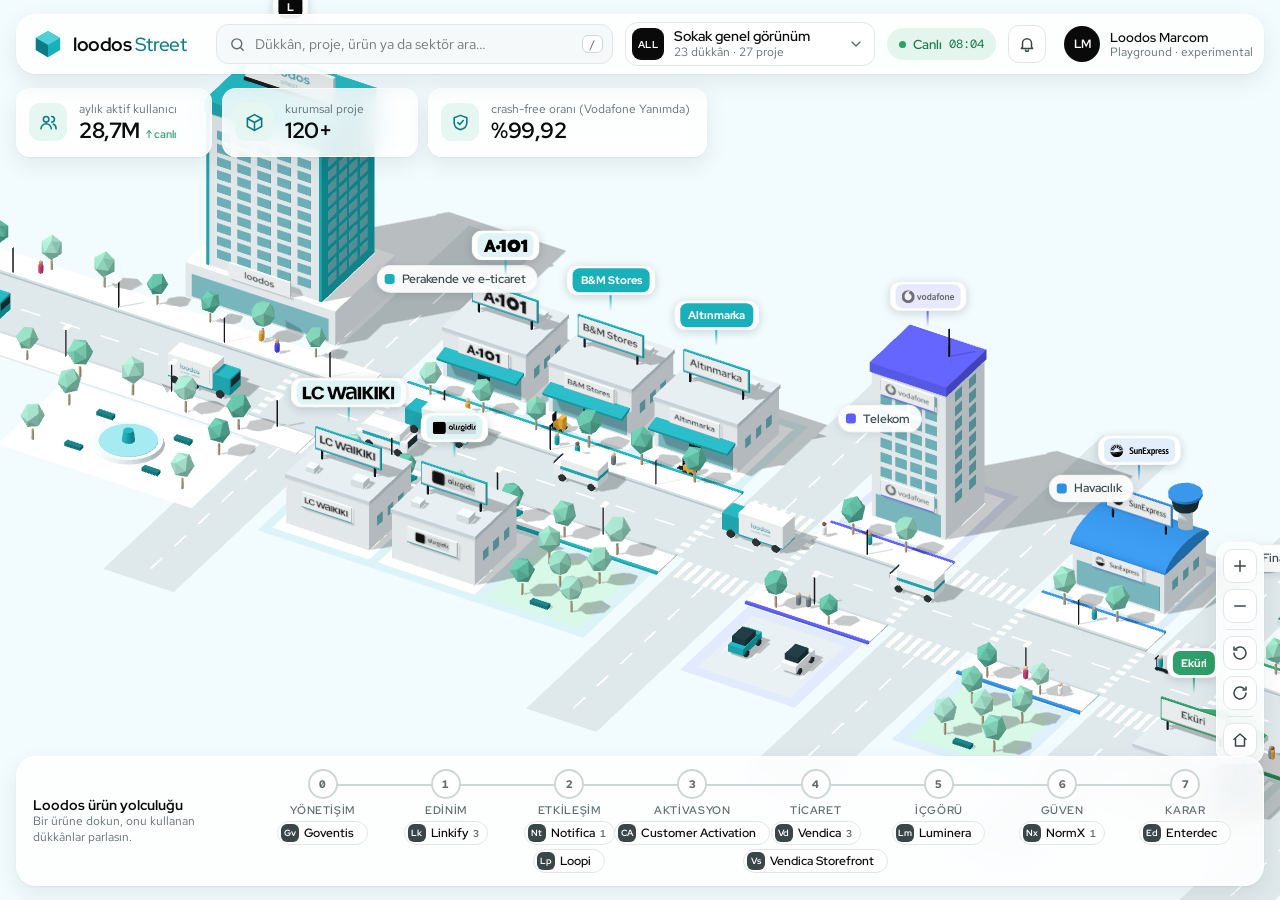
==== index.html @ 8766aa20 "feat: Loodos Street etkileşimli müşteri sokağı İzometrik 3D sokakta 23 müşteri dükkânı, 27 proje pan" ====
<!doctype html>
<html lang="tr">
<head>
  <meta charset="utf-8">
  <meta name="viewport" content="width=device-width, initial-scale=1">
  <title>Loodos Street</title>
  <meta name="description" content="Loodos'un müşteri projelerini izometrik bir sokakta gezdiren etkileşimli harita.">
  <link rel="preconnect" href="https://fonts.googleapis.com">
  <link rel="preconnect" href="https://fonts.gstatic.com" crossorigin>
  <link href="https://fonts.googleapis.com/css2?family=Red+Hat+Display:wght@400;500;600;700;800&family=Red+Hat+Text:wght@400;500;600&family=Red+Hat+Mono:wght@400;500&display=swap" rel="stylesheet">
  <link rel="stylesheet" href="css/style.css">
  <script type="importmap">
    {
      "imports": {
        "three": "./vendor/three/three.module.js",
        "three/addons/": "./vendor/three/addons/"
      }
    }
  </script>
</head>
<body>
  <div id="app" class="app">
    <div id="stage" class="stage" aria-label="Loodos Street 3D sokak haritası"></div>

    <header class="topbar">
      <a class="brand" href="#" data-action="home" aria-label="Loodos Street, genel görünüm">
        <span class="brand-mark" aria-hidden="true">
          <svg viewBox="0 0 32 32"><path d="M16 2 29 9.5v13L16 30 3 22.5v-13z" fill="var(--teal)"/><path d="M16 2 29 9.5 16 17 3 9.5z" fill="#4fd0d8"/><path d="M16 17v13L3 22.5v-13z" fill="var(--teal-ink)"/></svg>
        </span>
        <span class="brand-name">loodos<b>Street</b></span>
      </a>

      <div class="search" role="search">
        <svg class="ico" viewBox="0 0 24 24" aria-hidden="true"><circle cx="11" cy="11" r="7"/><path d="m20 20-3.5-3.5"/></svg>
        <input id="q" type="search" placeholder="Dükkân, proje, ürün ya da sektör ara…" autocomplete="off" aria-label="Ara">
        <kbd>/</kbd>
        <div id="results" class="results" role="listbox" hidden></div>
      </div>

      <div class="district">
        <button id="districtBtn" class="district-btn" aria-haspopup="listbox" aria-expanded="false">
          <span id="districtChip" class="chip-sq">ALL</span>
          <span class="district-txt"><b id="districtName">Sokak genel görünüm</b><small id="districtSub"></small></span>
          <svg class="caret" viewBox="0 0 24 24" aria-hidden="true"><path d="m6 9 6 6 6-6"/></svg>
        </button>
        <div id="districtMenu" class="menu district-menu" role="listbox" hidden></div>
      </div>

      <div class="live" title="Sokaktaki araçlar canlı simüle ediliyor"><i></i>Canlı <time id="clock">--:--</time></div>

      <div class="bell-wrap">
        <button id="bell" class="icon-btn" aria-label="Canlı akış" aria-haspopup="true" aria-expanded="false">
          <svg viewBox="0 0 24 24" aria-hidden="true"><path d="M6 16V11a6 6 0 1 1 12 0v5l1.5 2h-15z"/><path d="M10 20a2 2 0 0 0 4 0"/></svg>
          <span id="bellDot" class="dot" hidden></span>
        </button>
        <div id="feed" class="menu feed" hidden></div>
      </div>

      <div class="me">
        <span class="avatar" aria-hidden="true">LM</span>
        <span class="me-txt"><b>Loodos Marcom</b><small>Playground · experimental</small></span>
      </div>
    </header>

    <section id="kpis" class="kpis" aria-live="polite"></section>

    <aside id="panel" class="panel" hidden aria-live="polite"></aside>

    <div class="mapctl" role="toolbar" aria-label="Harita kontrolleri">
      <button class="icon-btn" data-action="zoom-in" aria-label="Yakınlaştır"><svg viewBox="0 0 24 24"><path d="M12 5v14M5 12h14"/></svg></button>
      <button class="icon-btn" data-action="zoom-out" aria-label="Uzaklaştır"><svg viewBox="0 0 24 24"><path d="M5 12h14"/></svg></button>
      <span class="sep"></span>
      <button class="icon-btn" data-action="rotate-l" aria-label="Sola döndür"><svg viewBox="0 0 24 24"><path d="M4 12a8 8 0 1 0 2.4-5.7"/><path d="M4 4v4h4"/></svg></button>
      <button class="icon-btn" data-action="rotate-r" aria-label="Sağa döndür"><svg viewBox="0 0 24 24"><path d="M20 12a8 8 0 1 1-2.4-5.7"/><path d="M20 4v4h-4"/></svg></button>
      <span class="sep"></span>
      <button class="icon-btn" data-action="home" aria-label="Genel görünüm"><svg viewBox="0 0 24 24"><path d="m4 11 8-7 8 7"/><path d="M6 10v10h12V10"/></svg></button>
    </div>

    <footer class="journey">
      <div class="journey-head">
        <b>Loodos ürün yolculuğu</b>
        <small id="journeySub">Bir ürüne dokun, onu kullanan dükkânlar parlasın.</small>
      </div>
      <ol id="journey" class="journey-track"></ol>
    </footer>

    <p class="hint">Sürükle: kaydır · Sağ tık: döndür · Tekerlek: yakınlaştır · Dükkâna ya da araca tıkla</p>

    <div id="loader" class="loader"><span class="brand-mark spin" aria-hidden="true"><svg viewBox="0 0 32 32"><path d="M16 2 29 9.5v13L16 30 3 22.5v-13z" fill="var(--teal)"/><path d="M16 2 29 9.5 16 17 3 9.5z" fill="#4fd0d8"/><path d="M16 17v13L3 22.5v-13z" fill="var(--teal-ink)"/></svg></span><span>Sokak kuruluyor…</span></div>
  </div>

  <script src="js/data.js"></script>
  <script type="module" src="js/main.js"></script>
</body>
</html>
---- css/style.css ----
/* Loodos Street: renkler loodos.com (teal #1AB0BA, ink #0A0A0A, Red Hat ailesi) ve playground katalog token'larından. */
:root {
  --bg: #eef3f4;
  --surface: #ffffff;
  --glass: rgba(255, 255, 255, .86);
  --ink: #0a0a0a;
  --ink-2: #3a4648;
  --muted: #5f6b6e;
  --line: #e2e6e6;
  --line-2: #cfd6d6;
  --teal: #1ab0ba;
  --teal-ink: #0b7c83;
  --mint: #c4ebe1;
  --mint-2: #e6f6f1;
  --violet: #5446fc;
  --violet-tint: #eeedff;
  --amber: #a35f00;
  --amber-tint: #fff3df;
  --ok: #2e9e6a;
  --ok-tint: #e3f5ec;
  --f-display: "Red Hat Display", "Segoe UI", Helvetica, sans-serif;
  --f-body: "Red Hat Text", "Segoe UI", Helvetica, sans-serif;
  --f-mono: "Red Hat Mono", ui-monospace, Menlo, monospace;
  --r-s: 8px;
  --r-m: 14px;
  --r-l: 20px;
  --shadow: 0 1px 2px rgba(16, 40, 44, .06), 0 8px 24px rgba(16, 40, 44, .08);
  --shadow-lg: 0 2px 6px rgba(16, 40, 44, .06), 0 18px 48px rgba(16, 40, 44, .14);
  --gutter: 16px;
}

* { box-sizing: border-box; }
[hidden] { display: none !important; }
html, body { height: 100%; margin: 0; }
body {
  background: var(--bg);
  color: var(--ink);
  font: 14px/1.45 var(--f-body);
  -webkit-font-smoothing: antialiased;
  overflow: hidden;
}
button { font: inherit; color: inherit; cursor: pointer; }
svg { display: block; }
.ico, .icon-btn svg, .caret { fill: none; stroke: currentColor; stroke-width: 2; stroke-linecap: round; stroke-linejoin: round; }

.app { position: fixed; inset: 0; }
.stage { position: absolute; inset: 0; z-index: 0; }
.stage canvas { display: block; outline: none; }
.stage.grabbing { cursor: grabbing; }
.stage.pointing canvas { cursor: pointer; }

/* ---------- Üst bar ---------- */
.topbar {
  position: absolute; top: 14px; left: var(--gutter); right: var(--gutter); z-index: 20;
  display: flex; align-items: center; gap: 12px;
  height: 60px; padding: 0 10px 0 16px;
  background: var(--glass); backdrop-filter: blur(14px) saturate(1.4); -webkit-backdrop-filter: blur(14px) saturate(1.4);
  border: 1px solid rgba(255, 255, 255, .9); border-radius: var(--r-l); box-shadow: var(--shadow);
}
.brand { display: flex; align-items: center; gap: 10px; color: var(--ink); text-decoration: none; flex: none; }
.brand-mark { width: 30px; height: 30px; display: inline-block; }
.brand-mark svg { width: 100%; height: 100%; }
.brand-name { font: 700 19px/1 var(--f-display); letter-spacing: -.02em; }
.brand-name b { font-weight: 500; color: var(--teal-ink); margin-left: 3px; }

.search { position: relative; flex: 1 1 320px; max-width: 460px; margin-left: 18px; display: flex; align-items: center; }
.search .ico { position: absolute; left: 13px; width: 17px; height: 17px; color: var(--muted); pointer-events: none; }
.search input {
  width: 100%; height: 40px; padding: 0 40px 0 38px;
  border: 1px solid var(--line); border-radius: 12px; background: #f6f9f9;
  font: 14px var(--f-body); color: var(--ink); outline: none; transition: border-color .15s, background .15s, box-shadow .15s;
}
.search input:focus { border-color: var(--teal); background: #fff; box-shadow: 0 0 0 4px rgba(26, 176, 186, .14); }
.search input::-webkit-search-cancel-button { display: none; }
.search kbd {
  position: absolute; right: 10px; font: 500 11px var(--f-mono); color: var(--muted);
  border: 1px solid var(--line-2); border-radius: 6px; padding: 1px 6px; background: #fff;
}
.results {
  position: absolute; top: 48px; left: 0; right: 0; max-height: 60vh; overflow: auto; padding: 6px;
  background: var(--surface); border: 1px solid var(--line); border-radius: var(--r-m); box-shadow: var(--shadow-lg);
}
.results .grp { font: 600 11px var(--f-display); letter-spacing: .06em; text-transform: uppercase; color: var(--muted); padding: 8px 10px 4px; }
.results button {
  display: flex; align-items: center; gap: 10px; width: 100%; padding: 8px 10px; border: 0; background: none; border-radius: 10px; text-align: left;
}
.results button:hover, .results button.on { background: var(--mint-2); }
.results small { color: var(--muted); display: block; font-size: 12px; }
.results .empty { padding: 14px 10px; color: var(--muted); }

.district { position: relative; margin-left: auto; }
.district-btn {
  display: flex; align-items: center; gap: 10px; height: 44px; padding: 0 10px 0 6px; min-width: 250px;
  border: 1px solid var(--line); border-radius: 12px; background: #fff; text-align: left;
}
.district-btn:hover { border-color: var(--line-2); }
.chip-sq {
  width: 32px; height: 32px; border-radius: 9px; display: grid; place-items: center; flex: none;
  background: var(--c, var(--ink)); color: #fff; font: 700 10px var(--f-display); letter-spacing: .02em;
}
.district-txt { display: flex; flex-direction: column; min-width: 0; flex: 1; }
.district-txt b { font: 600 13.5px/1.2 var(--f-display); white-space: nowrap; overflow: hidden; text-overflow: ellipsis; }
.district-txt small { color: var(--muted); font-size: 11.5px; }
.caret { width: 16px; height: 16px; color: var(--muted); }

.menu {
  position: absolute; top: 52px; right: 0; z-index: 30; padding: 6px;
  background: var(--surface); border: 1px solid var(--line); border-radius: var(--r-m); box-shadow: var(--shadow-lg);
}
.district-menu { width: 340px; max-height: 70vh; overflow: auto; }
.district-menu button {
  display: grid; grid-template-columns: 32px 1fr auto; gap: 4px 12px; align-items: center;
  width: 100%; padding: 8px; border: 0; background: none; border-radius: 10px; text-align: left;
}
.district-menu button:hover, .district-menu button.on { background: #f3f7f7; }
.district-menu .chip-sq { grid-row: span 2; }
.district-menu b { font: 600 13.5px var(--f-display); }
.district-menu small { color: var(--muted); font-size: 11.5px; grid-column: 2; }
.district-menu .pct { font: 600 12px var(--f-display); color: var(--ink-2); }
.bar { height: 4px; border-radius: 4px; background: var(--line); overflow: hidden; grid-column: 2 / 4; }
.bar i { display: block; height: 100%; background: var(--c, var(--teal)); border-radius: inherit; }

.live {
  display: flex; align-items: center; gap: 7px; height: 32px; padding: 0 12px; border-radius: 99px; flex: none;
  background: var(--ok-tint); color: #1d7a50; font: 600 12.5px var(--f-display);
}
.live i { width: 7px; height: 7px; border-radius: 50%; background: var(--ok); box-shadow: 0 0 0 0 rgba(46, 158, 106, .5); animation: ping 1.8s infinite; }
.live time { font: 500 12px var(--f-mono); }
@keyframes ping { 70% { box-shadow: 0 0 0 7px rgba(46, 158, 106, 0); } 100% { box-shadow: 0 0 0 0 rgba(46, 158, 106, 0); } }

.icon-btn {
  position: relative; width: 38px; height: 38px; display: grid; place-items: center; flex: none;
  border: 1px solid var(--line); border-radius: 11px; background: #fff; color: var(--ink-2);
  transition: background .15s, color .15s, border-color .15s;
}
.icon-btn:hover { color: var(--teal-ink); border-color: var(--line-2); }
.icon-btn svg { width: 18px; height: 18px; }
.icon-btn .dot { position: absolute; top: 7px; right: 8px; width: 8px; height: 8px; border-radius: 50%; background: #e5484d; border: 2px solid #fff; }
.bell-wrap { position: relative; }
.feed { width: 340px; max-height: 60vh; overflow: auto; }
.feed h4 { margin: 6px 8px 8px; font: 600 13px var(--f-display); }
.feed button { display: flex; gap: 10px; width: 100%; padding: 8px; border: 0; background: none; border-radius: 10px; text-align: left; }
.feed button:hover { background: #f3f7f7; }
.feed .ev-ico { width: 30px; height: 30px; border-radius: 9px; background: var(--mint-2); color: var(--teal-ink); display: grid; place-items: center; flex: none; font: 700 10px var(--f-display); }
.feed small { display: block; color: var(--muted); font-size: 11.5px; }
.feed .empty { padding: 10px 8px 12px; color: var(--muted); }

.me { display: flex; align-items: center; gap: 10px; padding-left: 6px; flex: none; }
.avatar { width: 36px; height: 36px; border-radius: 50%; display: grid; place-items: center; background: var(--ink); color: #fff; font: 700 12px var(--f-display); }
.me-txt { display: flex; flex-direction: column; line-height: 1.2; }
.me-txt b { font: 600 13px var(--f-display); }
.me-txt small { color: var(--muted); font-size: 11.5px; }

/* ---------- KPI kartları ---------- */
.kpis { position: absolute; top: 88px; left: var(--gutter); z-index: 10; display: flex; gap: 10px; pointer-events: none; }
.kpi {
  pointer-events: auto; min-width: 196px; display: flex; gap: 12px; align-items: center; padding: 12px 16px 12px 12px;
  background: var(--glass); backdrop-filter: blur(12px); -webkit-backdrop-filter: blur(12px);
  border: 1px solid rgba(255, 255, 255, .9); border-radius: var(--r-m); box-shadow: var(--shadow);
  animation: rise .35s ease both;
}
.kpi:nth-child(2) { animation-delay: .05s; }
.kpi:nth-child(3) { animation-delay: .1s; }
.kpi-ico { width: 38px; height: 38px; border-radius: 11px; display: grid; place-items: center; background: var(--mint-2); color: var(--teal-ink); flex: none; }
.kpi-ico svg { width: 19px; height: 19px; fill: none; stroke: currentColor; stroke-width: 2; stroke-linecap: round; stroke-linejoin: round; }
.kpi small { display: block; color: var(--muted); font-size: 12px; }
.kpi b { font: 700 22px/1.15 var(--f-display); letter-spacing: -.02em; }
.kpi em { font-style: normal; font: 600 11px var(--f-display); color: var(--ok); margin-left: 6px; }
@keyframes rise { from { opacity: 0; transform: translateY(6px); } to { opacity: 1; transform: none; } }

/* ---------- Sağ panel ---------- */
.panel {
  position: absolute; top: 88px; right: var(--gutter); bottom: 120px; z-index: 15; width: 400px;
  display: flex; flex-direction: column; overflow: hidden;
  background: rgba(255, 255, 255, .94); backdrop-filter: blur(16px); -webkit-backdrop-filter: blur(16px);
  border: 1px solid rgba(255, 255, 255, .9); border-radius: var(--r-l); box-shadow: var(--shadow-lg);
  animation: slide .3s cubic-bezier(.2, .8, .2, 1) both;
}
@keyframes slide { from { opacity: 0; transform: translateX(16px); } to { opacity: 1; transform: none; } }
.p-head { display: flex; gap: 12px; align-items: center; padding: 16px 16px 12px; border-bottom: 1px solid var(--line); }
.p-logo {
  width: 52px; height: 52px; border-radius: 14px; flex: none; display: grid; place-items: center; padding: 7px;
  background: #fff; border: 1px solid var(--line);
}
.p-logo img { max-width: 100%; max-height: 100%; }
.p-logo.txt { background: var(--c); color: #fff; font: 800 15px var(--f-display); border: 0; }
.p-title { flex: 1; min-width: 0; }
.p-kicker { font: 600 10.5px var(--f-display); letter-spacing: .08em; text-transform: uppercase; color: var(--muted); }
.p-title h2 { margin: 1px 0 0; font: 700 19px/1.2 var(--f-display); letter-spacing: -.01em; }
.p-title p { margin: 2px 0 0; color: var(--muted); font-size: 12.5px; }
.p-actions { display: flex; gap: 6px; align-self: flex-start; }
.p-actions .icon-btn { width: 32px; height: 32px; border-radius: 9px; }
.p-actions .icon-btn svg { width: 15px; height: 15px; }
.p-body { overflow: auto; padding: 14px 16px 18px; flex: 1; scrollbar-width: thin; }

.pills { display: flex; flex-wrap: wrap; gap: 6px; align-items: center; }
.pill { display: inline-flex; align-items: center; gap: 6px; height: 24px; padding: 0 10px; border-radius: 99px; font: 600 11.5px var(--f-display); background: #f1f5f5; color: var(--ink-2); }
.pill i { width: 7px; height: 7px; border-radius: 50%; background: var(--c, var(--teal)); }
.pill.ok { background: var(--ok-tint); color: #1d7a50; }
.pill.warn { background: var(--amber-tint); color: var(--amber); }
.pill.vio { background: var(--violet-tint); color: var(--violet); }

.tabs { display: flex; gap: 4px; padding: 4px; margin: 12px 0 2px; background: #f1f5f5; border-radius: 12px; }
.tabs button { flex: 1; height: 32px; border: 0; border-radius: 9px; background: none; font: 600 12.5px var(--f-display); color: var(--muted); white-space: nowrap; overflow: hidden; text-overflow: ellipsis; padding: 0 8px; }
.tabs button.on { background: #fff; color: var(--ink); box-shadow: 0 1px 3px rgba(0, 0, 0, .08); }

.lead { margin: 12px 0 0; font: 500 14.5px/1.5 var(--f-display); color: var(--ink); }
.shot { margin: 14px 0 0; border-radius: var(--r-m); background: linear-gradient(160deg, var(--mint-2), #f3f6ff); overflow: hidden; aspect-ratio: 820 / 702; }
.shot img { width: 100%; height: 100%; object-fit: contain; display: block; }
.metrics { display: grid; grid-template-columns: repeat(auto-fit, minmax(120px, 1fr)); gap: 8px; margin-top: 12px; }
.metric { padding: 10px 12px; border-radius: 12px; background: #f5f8f8; border: 1px solid var(--line); }
.metric b { display: block; font: 700 20px/1.1 var(--f-display); color: var(--teal-ink); letter-spacing: -.02em; }
.metric small { color: var(--muted); font-size: 11.5px; line-height: 1.3; display: block; margin-top: 3px; }

.sec { margin-top: 18px; }
.sec h3 { margin: 0 0 6px; font: 700 11px var(--f-display); letter-spacing: .08em; text-transform: uppercase; color: var(--muted); }
.sec p { margin: 0; color: var(--ink-2); }
.feat { list-style: none; margin: 0; padding: 0; display: grid; gap: 8px; }
.feat li { padding: 10px 12px; border-radius: 12px; border: 1px solid var(--line); background: #fff; }
.feat b { display: block; font: 600 13.5px var(--f-display); margin-bottom: 2px; }
.feat span { color: var(--ink-2); font-size: 13px; }
.tech { display: flex; flex-wrap: wrap; gap: 6px; }
.tech span { font: 500 12px var(--f-mono); padding: 3px 8px; border-radius: 7px; background: #f1f5f5; color: var(--ink-2); }
.prod { border-radius: 14px; padding: 12px; background: var(--violet-tint); border: 1px solid #d7d3ff; margin-bottom: 8px; }
.prod-h { display: flex; align-items: center; gap: 8px; font: 700 14px var(--f-display); color: #2e24b8; }
.mono { width: 26px; height: 26px; border-radius: 8px; display: grid; place-items: center; background: var(--violet); color: #fff; font: 700 11px var(--f-display); flex: none; }
.prod ul { margin: 8px 0 0; padding-left: 18px; color: #2b2a4a; font-size: 13px; }
.prod .tech { margin-top: 8px; }
.prod .tech span { background: #fff; }
.custom { padding: 10px 12px; border-radius: 12px; background: #f5f8f8; color: var(--ink-2); font-size: 13px; }
.cta { display: inline-flex; align-items: center; gap: 8px; margin-top: 18px; height: 40px; padding: 0 16px; border-radius: 12px; background: var(--ink); color: #fff; text-decoration: none; font: 600 13px var(--f-display); border: 0; }
.cta:hover { background: var(--teal-ink); }
.cta.ghost { background: #fff; color: var(--ink); border: 1px solid var(--line); margin-left: 6px; }
.cta.ghost:hover { border-color: var(--teal); color: var(--teal-ink); }

/* Araç paneli */
.rows { display: grid; gap: 0; margin-top: 14px; border-top: 1px solid var(--line); }
.rows div { display: flex; justify-content: space-between; gap: 12px; padding: 9px 0; border-bottom: 1px solid var(--line); }
.rows dt { color: var(--muted); }
.rows dd { margin: 0; font: 600 13px var(--f-display); text-align: right; }
.prog { margin-top: 14px; }
.prog-top { display: flex; justify-content: space-between; font-size: 12px; color: var(--muted); margin-bottom: 6px; }
.prog .bar { height: 6px; }
.prog .bar i { background: var(--ok); transition: width .3s linear; }
.tl { list-style: none; margin: 0; padding: 0 0 0 14px; border-left: 2px solid var(--mint); display: grid; gap: 10px; }
.tl li { position: relative; }
.tl li::before { content: ""; position: absolute; left: -20px; top: 5px; width: 10px; height: 10px; border-radius: 50%; background: #fff; border: 2px solid var(--teal); }
.tl b { font: 700 13px var(--f-display); color: var(--teal-ink); margin-right: 6px; }
.prod-list { display: grid; gap: 6px; }
.prod-list button { display: flex; align-items: center; gap: 10px; padding: 8px 10px; border-radius: 12px; border: 1px solid var(--line); background: #fff; text-align: left; }
.prod-list button:hover { border-color: var(--violet); }
.prod-list small { display: block; color: var(--muted); font-size: 12px; }

/* ---------- Harita kontrolleri ---------- */
.mapctl {
  position: absolute; right: calc(var(--gutter) + 416px); bottom: 136px; z-index: 12;
  display: flex; flex-direction: column; gap: 6px; padding: 6px;
  background: var(--glass); backdrop-filter: blur(12px); -webkit-backdrop-filter: blur(12px);
  border: 1px solid rgba(255, 255, 255, .9); border-radius: 14px; box-shadow: var(--shadow);
  transition: right .3s ease;
}
.app:not(.has-panel) .mapctl { right: var(--gutter); }
.mapctl .sep { height: 1px; background: var(--line); margin: 0 4px; }
.mapctl .icon-btn { width: 34px; height: 34px; border-radius: 10px; }

/* ---------- Alt yolculuk barı ---------- */
.journey {
  position: absolute; left: var(--gutter); right: var(--gutter); bottom: 14px; z-index: 12;
  display: flex; align-items: center; gap: 18px; padding: 12px 16px;
  background: var(--glass); backdrop-filter: blur(14px) saturate(1.4); -webkit-backdrop-filter: blur(14px) saturate(1.4);
  border: 1px solid rgba(255, 255, 255, .9); border-radius: var(--r-l); box-shadow: var(--shadow);
}
.journey-head { width: 210px; flex: none; }
.journey-head b { display: block; font: 700 14px var(--f-display); }
.journey-head small { color: var(--muted); font-size: 12px; line-height: 1.3; display: block; }
.journey-track { list-style: none; margin: 0; padding: 0; flex: 1; display: grid; grid-template-columns: repeat(8, 1fr); gap: 0; position: relative; min-width: 0; }
.journey-track::before { content: ""; position: absolute; left: 6%; right: 6%; top: 15px; height: 2px; background: var(--line-2); }
.stage-col { position: relative; display: flex; flex-direction: column; align-items: center; gap: 4px; min-width: 0; }
.stage-dot { width: 30px; height: 30px; border-radius: 50%; display: grid; place-items: center; background: #fff; border: 2px solid var(--line-2); font: 700 11px var(--f-mono); color: var(--muted); position: relative; z-index: 1; transition: all .2s; }
.stage-col.lit .stage-dot { border-color: var(--teal); color: #fff; background: var(--teal); box-shadow: 0 0 0 5px rgba(26, 176, 186, .18); }
.stage-name { font: 600 10.5px var(--f-display); letter-spacing: .06em; text-transform: uppercase; color: var(--muted); }
.stage-prods { display: flex; flex-wrap: wrap; justify-content: center; gap: 4px; }
.pchip {
  display: inline-flex; align-items: center; gap: 5px; height: 24px; padding: 0 8px 0 3px; border-radius: 99px;
  border: 1px solid var(--line); background: #fff; font: 600 11.5px var(--f-display); white-space: nowrap; transition: all .15s;
}
.pchip .mono { width: 18px; height: 18px; border-radius: 6px; font-size: 9px; background: var(--ink-2); }
.pchip sup { font: 600 9.5px var(--f-mono); color: var(--muted); }
.pchip:hover { border-color: var(--violet); }
.pchip.on, .pchip.used { border-color: var(--violet); background: var(--violet-tint); color: #2e24b8; }
.pchip.on .mono, .pchip.used .mono { background: var(--violet); }
.journey.focus .pchip:not(.used):not(.on) { opacity: .4; }

.hint { position: absolute; left: 50%; bottom: 100px; transform: translateX(-50%); z-index: 5; margin: 0; padding: 6px 12px; border-radius: 99px; background: rgba(10, 10, 10, .72); color: #fff; font-size: 12px; white-space: nowrap; pointer-events: none; transition: opacity .6s; }
.hint.gone { opacity: 0; }

/* ---------- 3D sahnedeki etiketler (CSS2D) ---------- */
.lbl { width: 0; height: 0; }
.pin {
  position: absolute; left: 0; bottom: 0; transform: translateX(-50%);
  display: flex; flex-direction: column; align-items: center; border: 0; background: none; padding: 0; pointer-events: auto;
  transition: opacity .25s, transform .25s; --c: var(--teal);
}
.pin-card {
  display: flex; align-items: center; gap: 7px; height: 34px; padding: 0 10px 0 5px; border-radius: 11px;
  background: #fff; box-shadow: 0 2px 10px rgba(10, 30, 35, .16); border: 1px solid rgba(0, 0, 0, .04); white-space: nowrap;
}
.pin-logo { height: 24px; min-width: 24px; padding: 0 6px; border-radius: 7px; display: grid; place-items: center; background: color-mix(in srgb, var(--c) 14%, #fff); }
.pin-logo img { height: 13px; width: auto; filter: brightness(0); }
.pin-logo img.raw { filter: none; }
.pin-logo.txt { background: var(--c); color: #fff; font: 800 11px var(--f-display); letter-spacing: -.01em; padding: 0 8px; }
.pin-logo.txt + .pin-name { display: none; }
.pin-name { font: 600 12px var(--f-display); color: var(--ink); }
.pin-name small { font: 500 10.5px var(--f-body); color: var(--muted); margin-left: 4px; }
.pin-stem { width: 2px; height: 16px; background: linear-gradient(var(--c), transparent); }
.pin:hover { transform: translateX(-50%) translateY(-3px); }
.pin:hover .pin-card, .pin.on .pin-card { box-shadow: 0 0 0 2px var(--c), 0 6px 18px rgba(10, 30, 35, .2); }
.pin.on { z-index: 2; }
.pin.dim { opacity: .28; }
.pin.glow .pin-card { box-shadow: 0 0 0 2px var(--violet), 0 6px 18px rgba(84, 70, 252, .35); }
.stage.far .pin-name { display: none; }
.stage.far .pin-card { padding-right: 5px; height: 30px; }
.stage.far .pin:hover .pin-name, .stage.far .pin.on .pin-name { display: inline; }

.dist-lbl {
  position: absolute; left: 0; top: 0; transform: translate(-50%, -50%); white-space: nowrap; pointer-events: auto;
  display: flex; align-items: center; gap: 7px; padding: 5px 11px 5px 7px; border-radius: 99px;
  background: rgba(255, 255, 255, .92); border: 1px solid rgba(0, 0, 0, .05); box-shadow: 0 2px 8px rgba(10, 30, 35, .1);
  font: 600 11.5px var(--f-display); color: var(--ink-2); cursor: pointer;
}
.dist-lbl i { width: 10px; height: 10px; border-radius: 3px; background: var(--c); }
.dist-lbl:hover { color: var(--ink); }

.veh-tag {
  position: absolute; left: 0; bottom: 0; transform: translateX(-50%); white-space: nowrap; pointer-events: auto; cursor: pointer;
  display: flex; align-items: center; gap: 6px; padding: 3px 9px 3px 4px; border-radius: 99px; border: 0;
  background: var(--ink); color: #fff; font: 600 11px var(--f-display); box-shadow: 0 2px 8px rgba(0, 0, 0, .2);
  opacity: 0; transition: opacity .25s;
}
.veh-tag b { font: 600 10px var(--f-mono); padding: 1px 6px; border-radius: 99px; background: var(--teal); }
.veh-tag.unload b { background: #f2b134; color: var(--ink); }
.stage.near .veh-tag, .veh-tag.on { opacity: 1; }
.veh-tag.on { background: var(--teal-ink); }

/* ---------- Yükleniyor ---------- */
.loader { position: absolute; inset: 0; z-index: 50; display: grid; place-content: center; justify-items: center; gap: 14px; background: var(--bg); font: 600 14px var(--f-display); color: var(--ink-2); transition: opacity .5s; }
.loader .brand-mark { width: 44px; height: 44px; }
.spin { animation: bob 1.2s ease-in-out infinite; }
@keyframes bob { 50% { transform: translateY(-6px) rotate(8deg); } }
.loader.done { opacity: 0; pointer-events: none; }

/* ---------- Dar ekranlar ---------- */
@media (max-width: 1180px) {
  .me-txt, .journey-head { display: none; }
  .district-btn { min-width: 0; }
  .district-txt small { display: none; }
}
@media (max-width: 860px) {
  :root { --gutter: 10px; }
  .topbar { top: 10px; height: 54px; gap: 8px; padding: 0 8px 0 10px; }
  .brand-name, .me, .live, .search kbd { display: none; }
  .search { margin-left: 0; flex: 1 1 auto; }
  .district-txt { display: none; }
  .district-btn { padding: 0 6px; gap: 4px; }
  .district-menu, .feed { width: min(340px, calc(100vw - 20px)); }
  .kpis { top: 74px; right: var(--gutter); overflow-x: auto; scrollbar-width: none; }
  .kpi { min-width: 160px; padding: 8px 12px 8px 8px; }
  .kpi b { font-size: 18px; }
  .panel { top: auto; left: var(--gutter); right: var(--gutter); bottom: 10px; width: auto; max-height: 62vh; z-index: 25; }
  .mapctl, .app:not(.has-panel) .mapctl { right: var(--gutter); bottom: 120px; }
  .journey { padding: 10px; }
  .journey-track { overflow-x: auto; grid-template-columns: repeat(8, minmax(84px, 1fr)); scrollbar-width: none; }
  .hint { display: none; }
}
.pin-n { font: 600 10px var(--f-mono); color: var(--muted); margin-left: -2px; }

/* ---------- Liste görünümü (WebGL yoksa) ---------- */
.app.flat .mapctl, .app.flat .hint { display: none; }
.fallback { position: absolute; inset: 0; overflow: auto; padding: 160px var(--gutter) 140px; }
.app.has-panel .fallback { padding-right: calc(var(--gutter) + 420px); }
.fb-note { margin: 0 0 16px; color: var(--muted); }
.fallback section { margin-bottom: 22px; }
.fallback h3 { display: flex; align-items: center; gap: 8px; margin: 0 0 10px; font: 700 13px var(--f-display); }
.fallback h3 i { width: 10px; height: 10px; border-radius: 3px; background: var(--c); }
.fb-grid { display: grid; grid-template-columns: repeat(auto-fill, minmax(240px, 1fr)); gap: 8px; }
.fb-grid button { display: flex; align-items: center; gap: 12px; padding: 10px; border-radius: 14px; border: 1px solid var(--line); background: #fff; text-align: left; }
.fb-grid button:hover { border-color: var(--teal); }
.fb-grid .p-logo { width: 44px; height: 44px; border-radius: 12px; }
.fb-grid small { display: block; color: var(--muted); font-size: 12px; }
@media (max-width: 860px) { .fallback, .app.has-panel .fallback { padding: 150px var(--gutter) 130px; } }
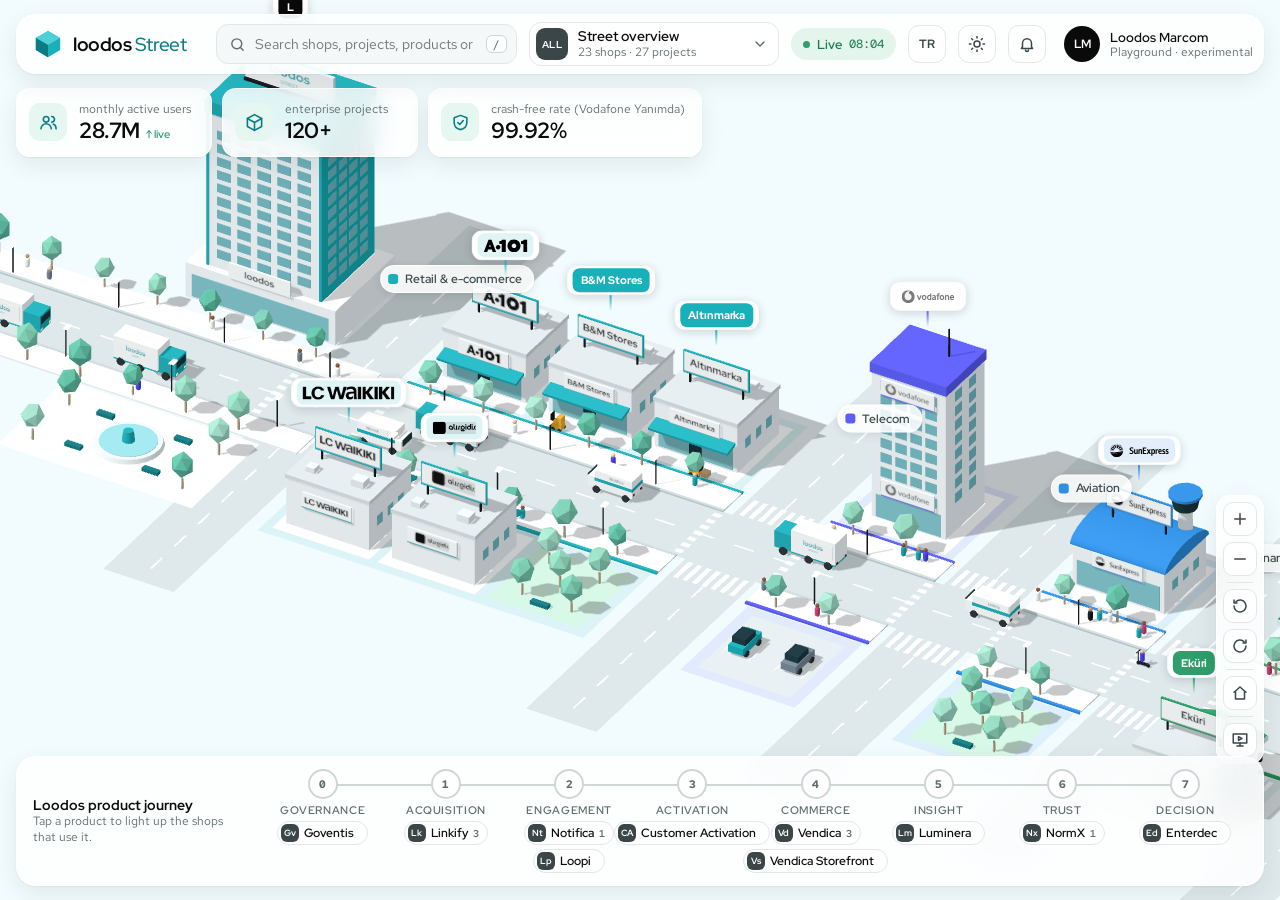
==== commit 834db1cb: "feat: İngilizce dil, gece/gündüz teması, sunum modu ve ürün taşıyan araçlar - TR/EN dil desteği; İng" ====
--- a/index.html
+++ b/index.html
@@ -9,6 +9,11 @@
   <link rel="preconnect" href="https://fonts.gstatic.com" crossorigin>
   <link href="https://fonts.googleapis.com/css2?family=Red+Hat+Display:wght@400;500;600;700;800&family=Red+Hat+Text:wght@400;500;600&family=Red+Hat+Mono:wght@400;500&display=swap" rel="stylesheet">
   <link rel="stylesheet" href="css/style.css">
+  <script>
+    /* İlk boyamadan önce tema: ışık patlaması olmasın. Ayrıntılı hesap js/main.js'te (nightAt). */
+    try { var m = localStorage.getItem("ls.theme") || "auto", d = new Date(), h = d.getHours() + d.getMinutes() / 60;
+      document.documentElement.dataset.theme = m === "dark" || (m !== "light" && (h < 6.5 || h >= 19)) ? "dark" : "light"; } catch (e) {}
+  </script>
   <script type="importmap">
     {
       "imports": {
@@ -20,10 +25,10 @@
 </head>
 <body>
   <div id="app" class="app">
-    <div id="stage" class="stage" aria-label="Loodos Street 3D sokak haritası"></div>
+    <div id="stage" class="stage" data-i18n-aria="stage.aria"></div>
 
     <header class="topbar">
-      <a class="brand" href="#" data-action="home" aria-label="Loodos Street, genel görünüm">
+      <a class="brand" href="#" data-action="home" data-i18n-aria="brand.aria">
         <span class="brand-mark" aria-hidden="true">
           <svg viewBox="0 0 32 32"><path d="M16 2 29 9.5v13L16 30 3 22.5v-13z" fill="var(--teal)"/><path d="M16 2 29 9.5 16 17 3 9.5z" fill="#4fd0d8"/><path d="M16 17v13L3 22.5v-13z" fill="var(--teal-ink)"/></svg>
         </span>
@@ -32,7 +37,7 @@
 
       <div class="search" role="search">
         <svg class="ico" viewBox="0 0 24 24" aria-hidden="true"><circle cx="11" cy="11" r="7"/><path d="m20 20-3.5-3.5"/></svg>
-        <input id="q" type="search" placeholder="Dükkân, proje, ürün ya da sektör ara…" autocomplete="off" aria-label="Ara">
+        <input id="q" type="search" autocomplete="off" data-i18n-ph="search.ph" data-i18n-aria="search.aria">
         <kbd>/</kbd>
         <div id="results" class="results" role="listbox" hidden></div>
       </div>
@@ -40,16 +45,26 @@
       <div class="district">
         <button id="districtBtn" class="district-btn" aria-haspopup="listbox" aria-expanded="false">
           <span id="districtChip" class="chip-sq">ALL</span>
-          <span class="district-txt"><b id="districtName">Sokak genel görünüm</b><small id="districtSub"></small></span>
+          <span class="district-txt"><b id="districtName"></b><small id="districtSub"></small></span>
           <svg class="caret" viewBox="0 0 24 24" aria-hidden="true"><path d="m6 9 6 6 6-6"/></svg>
         </button>
         <div id="districtMenu" class="menu district-menu" role="listbox" hidden></div>
       </div>
 
-      <div class="live" title="Sokaktaki araçlar canlı simüle ediliyor"><i></i>Canlı <time id="clock">--:--</time></div>
+      <div class="live" data-i18n-title="live.title"><i></i><span data-i18n="live"></span> <time id="clock">--:--</time></div>
+
+      <button id="langBtn" class="icon-btn lang-btn" data-i18n="lang.btn" data-i18n-aria="lang.aria"></button>
+
+      <div class="theme-wrap">
+        <button id="themeBtn" class="icon-btn" data-i18n-aria="theme" aria-haspopup="true" aria-expanded="false">
+          <svg class="i-sun" viewBox="0 0 24 24" aria-hidden="true"><circle cx="12" cy="12" r="4"/><path d="M12 2v2M12 20v2M4.9 4.9l1.4 1.4M17.7 17.7l1.4 1.4M2 12h2M20 12h2M4.9 19.1l1.4-1.4M17.7 6.3l1.4-1.4"/></svg>
+          <svg class="i-moon" viewBox="0 0 24 24" aria-hidden="true"><path d="M20 14.5A8 8 0 0 1 9.5 4a8 8 0 1 0 10.5 10.5z"/></svg>
+        </button>
+        <div id="themeMenu" class="menu theme-menu" role="menu" hidden></div>
+      </div>
 
       <div class="bell-wrap">
-        <button id="bell" class="icon-btn" aria-label="Canlı akış" aria-haspopup="true" aria-expanded="false">
+        <button id="bell" class="icon-btn" data-i18n-aria="feed" aria-haspopup="true" aria-expanded="false">
           <svg viewBox="0 0 24 24" aria-hidden="true"><path d="M6 16V11a6 6 0 1 1 12 0v5l1.5 2h-15z"/><path d="M10 20a2 2 0 0 0 4 0"/></svg>
           <span id="bellDot" class="dot" hidden></span>
         </button>
@@ -67,29 +82,43 @@
     <aside id="panel" class="panel" hidden aria-live="polite"></aside>
 
     <div class="mapctl" role="toolbar" aria-label="Harita kontrolleri">
-      <button class="icon-btn" data-action="zoom-in" aria-label="Yakınlaştır"><svg viewBox="0 0 24 24"><path d="M12 5v14M5 12h14"/></svg></button>
-      <button class="icon-btn" data-action="zoom-out" aria-label="Uzaklaştır"><svg viewBox="0 0 24 24"><path d="M5 12h14"/></svg></button>
+      <button class="icon-btn" data-action="zoom-in" data-i18n-aria="zoom.in"><svg viewBox="0 0 24 24"><path d="M12 5v14M5 12h14"/></svg></button>
+      <button class="icon-btn" data-action="zoom-out" data-i18n-aria="zoom.out"><svg viewBox="0 0 24 24"><path d="M5 12h14"/></svg></button>
       <span class="sep"></span>
-      <button class="icon-btn" data-action="rotate-l" aria-label="Sola döndür"><svg viewBox="0 0 24 24"><path d="M4 12a8 8 0 1 0 2.4-5.7"/><path d="M4 4v4h4"/></svg></button>
-      <button class="icon-btn" data-action="rotate-r" aria-label="Sağa döndür"><svg viewBox="0 0 24 24"><path d="M20 12a8 8 0 1 1-2.4-5.7"/><path d="M20 4v4h-4"/></svg></button>
+      <button class="icon-btn" data-action="rotate-l" data-i18n-aria="rot.l"><svg viewBox="0 0 24 24"><path d="M4 12a8 8 0 1 0 2.4-5.7"/><path d="M4 4v4h4"/></svg></button>
+      <button class="icon-btn" data-action="rotate-r" data-i18n-aria="rot.r"><svg viewBox="0 0 24 24"><path d="M20 12a8 8 0 1 1-2.4-5.7"/><path d="M20 4v4h-4"/></svg></button>
       <span class="sep"></span>
-      <button class="icon-btn" data-action="home" aria-label="Genel görünüm"><svg viewBox="0 0 24 24"><path d="m4 11 8-7 8 7"/><path d="M6 10v10h12V10"/></svg></button>
+      <button class="icon-btn" data-action="home" data-i18n-aria="home"><svg viewBox="0 0 24 24"><path d="m4 11 8-7 8 7"/><path d="M6 10v10h12V10"/></svg></button>
+      <span class="sep"></span>
+      <button class="icon-btn present-btn" data-action="present" data-i18n-aria="pr.start" data-i18n-title="pr.start"><svg viewBox="0 0 24 24"><path d="M3 4h18v12H3z"/><path d="m10 7.5 4.5 2.5-4.5 2.5z"/><path d="M12 16v4M8 20h8"/></svg></button>
     </div>
 
     <footer class="journey">
       <div class="journey-head">
-        <b>Loodos ürün yolculuğu</b>
-        <small id="journeySub">Bir ürüne dokun, onu kullanan dükkânlar parlasın.</small>
+        <b data-i18n="journey"></b>
+        <small id="journeySub"></small>
       </div>
       <ol id="journey" class="journey-track"></ol>
     </footer>
 
-    <p class="hint">Sürükle: kaydır · Sağ tık: döndür · Tekerlek: yakınlaştır · Dükkâna ya da araca tıkla</p>
+    <p class="hint" data-i18n="hint"></p>
 
-    <div id="loader" class="loader"><span class="brand-mark spin" aria-hidden="true"><svg viewBox="0 0 32 32"><path d="M16 2 29 9.5v13L16 30 3 22.5v-13z" fill="var(--teal)"/><path d="M16 2 29 9.5 16 17 3 9.5z" fill="#4fd0d8"/><path d="M16 17v13L3 22.5v-13z" fill="var(--teal-ink)"/></svg></span><span>Sokak kuruluyor…</span></div>
+    <div id="presenter" class="presenter" role="region" hidden>
+      <div class="pr-info"><span class="pr-badge" data-i18n="pr.title"></span><b id="prTitle"></b><small id="prCount"></small></div>
+      <div class="pr-ctl">
+        <button class="icon-btn" data-pr="prev" data-i18n-aria="pr.prev"><svg viewBox="0 0 24 24"><path d="m15 6-6 6 6 6"/></svg></button>
+        <button class="icon-btn" data-pr="toggle" id="prToggle"><svg class="i-pause" viewBox="0 0 24 24"><path d="M9 5v14M15 5v14"/></svg><svg class="i-play" viewBox="0 0 24 24"><path d="M7 5v14l12-7z"/></svg></button>
+        <button class="icon-btn" data-pr="next" data-i18n-aria="pr.next"><svg viewBox="0 0 24 24"><path d="m9 6 6 6-6 6"/></svg></button>
+        <button class="icon-btn" data-pr="stop" data-i18n-aria="pr.stop"><svg viewBox="0 0 24 24"><path d="M6 6l12 12M18 6 6 18"/></svg></button>
+      </div>
+      <span class="pr-bar"><i id="prBar"></i></span>
+    </div>
+
+    <div id="loader" class="loader"><span class="brand-mark spin" aria-hidden="true"><svg viewBox="0 0 32 32"><path d="M16 2 29 9.5v13L16 30 3 22.5v-13z" fill="var(--teal)"/><path d="M16 2 29 9.5 16 17 3 9.5z" fill="#4fd0d8"/><path d="M16 17v13L3 22.5v-13z" fill="var(--teal-ink)"/></svg></span><span data-i18n="loading"></span></div>
   </div>
 
   <script src="js/data.js"></script>
+  <script src="js/data.en.js"></script>
   <script type="module" src="js/main.js"></script>
 </body>
 </html>
--- a/css/style.css
+++ b/css/style.css
@@ -27,6 +27,58 @@
   --shadow: 0 1px 2px rgba(16, 40, 44, .06), 0 8px 24px rgba(16, 40, 44, .08);
   --shadow-lg: 0 2px 6px rgba(16, 40, 44, .06), 0 18px 48px rgba(16, 40, 44, .14);
   --gutter: 16px;
+  --glass-border: rgba(255, 255, 255, .9);
+  --panel: rgba(255, 255, 255, .94);
+  --field: #f5f8f8;
+  --chip: #f1f5f5;
+  --hover: #f3f7f7;
+  --pin-bg: #ffffff;
+  --logo-filter: brightness(0);
+  --on-ink: #ffffff;
+  --ok-ink: #1d7a50;
+  --violet-ink: #2e24b8;
+  --violet-line: #d7d3ff;
+  --violet-text: #2b2a4a;
+  --mono-bg: #3a4648;
+  --shot-bg: linear-gradient(160deg, var(--mint-2), #f3f6ff);
+  color-scheme: light;
+}
+/* Gece: sahne lambaları yanarken arayüz de koyulaşır (js/main.js data-theme'i saate ya da seçime göre ayarlar). */
+:root[data-theme="dark"] {
+  --bg: #0c1419;
+  --surface: #141e24;
+  --glass: rgba(18, 28, 34, .84);
+  --glass-border: rgba(255, 255, 255, .07);
+  --panel: rgba(16, 25, 30, .95);
+  --ink: #eef4f5;
+  --ink-2: #b9c6c9;
+  --muted: #8a9a9e;
+  --line: #24343b;
+  --line-2: #33464e;
+  --teal-ink: #4fd0d8;
+  --mint: #1d4a46;
+  --mint-2: #12302f;
+  --violet: #7b70ff;
+  --violet-tint: #1f1d47;
+  --violet-ink: #c2bdff;
+  --violet-line: #35307a;
+  --violet-text: #d6d3ff;
+  --amber: #f2b134;
+  --amber-tint: #3a2a0c;
+  --ok: #3fc485;
+  --ok-tint: #0f2e21;
+  --ok-ink: #6fdca6;
+  --field: #18242b;
+  --chip: #1d2a31;
+  --hover: #1b2930;
+  --pin-bg: #141e24;
+  --logo-filter: brightness(0) invert(1);
+  --on-ink: #0a0a0a;
+  --mono-bg: #4a5a5e;
+  --shot-bg: linear-gradient(160deg, #12302f, #1a1f3d);
+  --shadow: 0 1px 2px rgba(0, 0, 0, .3), 0 8px 24px rgba(0, 0, 0, .35);
+  --shadow-lg: 0 2px 6px rgba(0, 0, 0, .3), 0 18px 48px rgba(0, 0, 0, .5);
+  color-scheme: dark;
 }
 
 * { box-sizing: border-box; }
@@ -38,7 +90,9 @@
   font: 14px/1.45 var(--f-body);
   -webkit-font-smoothing: antialiased;
   overflow: hidden;
-}
+  transition: background-color .6s;
+}
+.topbar, .kpi, .panel, .journey, .mapctl, .menu, .results, .presenter, .pin-card, .dist-lbl { transition: background-color .6s, border-color .6s, color .6s; }
 button { font: inherit; color: inherit; cursor: pointer; }
 svg { display: block; }
 .ico, .icon-btn svg, .caret { fill: none; stroke: currentColor; stroke-width: 2; stroke-linecap: round; stroke-linejoin: round; }
@@ -55,7 +109,7 @@
   display: flex; align-items: center; gap: 12px;
   height: 60px; padding: 0 10px 0 16px;
   background: var(--glass); backdrop-filter: blur(14px) saturate(1.4); -webkit-backdrop-filter: blur(14px) saturate(1.4);
-  border: 1px solid rgba(255, 255, 255, .9); border-radius: var(--r-l); box-shadow: var(--shadow);
+  border: 1px solid var(--glass-border); border-radius: var(--r-l); box-shadow: var(--shadow);
 }
 .brand { display: flex; align-items: center; gap: 10px; color: var(--ink); text-decoration: none; flex: none; }
 .brand-mark { width: 30px; height: 30px; display: inline-block; }
@@ -67,14 +121,14 @@
 .search .ico { position: absolute; left: 13px; width: 17px; height: 17px; color: var(--muted); pointer-events: none; }
 .search input {
   width: 100%; height: 40px; padding: 0 40px 0 38px;
-  border: 1px solid var(--line); border-radius: 12px; background: #f6f9f9;
+  border: 1px solid var(--line); border-radius: 12px; background: var(--field);
   font: 14px var(--f-body); color: var(--ink); outline: none; transition: border-color .15s, background .15s, box-shadow .15s;
 }
-.search input:focus { border-color: var(--teal); background: #fff; box-shadow: 0 0 0 4px rgba(26, 176, 186, .14); }
+.search input:focus { border-color: var(--teal); background: var(--surface); box-shadow: 0 0 0 4px rgba(26, 176, 186, .14); }
 .search input::-webkit-search-cancel-button { display: none; }
 .search kbd {
   position: absolute; right: 10px; font: 500 11px var(--f-mono); color: var(--muted);
-  border: 1px solid var(--line-2); border-radius: 6px; padding: 1px 6px; background: #fff;
+  border: 1px solid var(--line-2); border-radius: 6px; padding: 1px 6px; background: var(--surface);
 }
 .results {
   position: absolute; top: 48px; left: 0; right: 0; max-height: 60vh; overflow: auto; padding: 6px;
@@ -91,7 +145,7 @@
 .district { position: relative; margin-left: auto; }
 .district-btn {
   display: flex; align-items: center; gap: 10px; height: 44px; padding: 0 10px 0 6px; min-width: 250px;
-  border: 1px solid var(--line); border-radius: 12px; background: #fff; text-align: left;
+  border: 1px solid var(--line); border-radius: 12px; background: var(--surface); text-align: left;
 }
 .district-btn:hover { border-color: var(--line-2); }
 .chip-sq {
@@ -112,7 +166,7 @@
   display: grid; grid-template-columns: 32px 1fr auto; gap: 4px 12px; align-items: center;
   width: 100%; padding: 8px; border: 0; background: none; border-radius: 10px; text-align: left;
 }
-.district-menu button:hover, .district-menu button.on { background: #f3f7f7; }
+.district-menu button:hover, .district-menu button.on { background: var(--hover); }
 .district-menu .chip-sq { grid-row: span 2; }
 .district-menu b { font: 600 13.5px var(--f-display); }
 .district-menu small { color: var(--muted); font-size: 11.5px; grid-column: 2; }
@@ -122,7 +176,7 @@
 
 .live {
   display: flex; align-items: center; gap: 7px; height: 32px; padding: 0 12px; border-radius: 99px; flex: none;
-  background: var(--ok-tint); color: #1d7a50; font: 600 12.5px var(--f-display);
+  background: var(--ok-tint); color: var(--ok-ink); font: 600 12.5px var(--f-display);
 }
 .live i { width: 7px; height: 7px; border-radius: 50%; background: var(--ok); box-shadow: 0 0 0 0 rgba(46, 158, 106, .5); animation: ping 1.8s infinite; }
 .live time { font: 500 12px var(--f-mono); }
@@ -130,23 +184,23 @@
 
 .icon-btn {
   position: relative; width: 38px; height: 38px; display: grid; place-items: center; flex: none;
-  border: 1px solid var(--line); border-radius: 11px; background: #fff; color: var(--ink-2);
+  border: 1px solid var(--line); border-radius: 11px; background: var(--surface); color: var(--ink-2);
   transition: background .15s, color .15s, border-color .15s;
 }
 .icon-btn:hover { color: var(--teal-ink); border-color: var(--line-2); }
 .icon-btn svg { width: 18px; height: 18px; }
-.icon-btn .dot { position: absolute; top: 7px; right: 8px; width: 8px; height: 8px; border-radius: 50%; background: #e5484d; border: 2px solid #fff; }
+.icon-btn .dot { position: absolute; top: 7px; right: 8px; width: 8px; height: 8px; border-radius: 50%; background: #e5484d; border: 2px solid var(--surface); }
 .bell-wrap { position: relative; }
 .feed { width: 340px; max-height: 60vh; overflow: auto; }
 .feed h4 { margin: 6px 8px 8px; font: 600 13px var(--f-display); }
 .feed button { display: flex; gap: 10px; width: 100%; padding: 8px; border: 0; background: none; border-radius: 10px; text-align: left; }
-.feed button:hover { background: #f3f7f7; }
+.feed button:hover { background: var(--hover); }
 .feed .ev-ico { width: 30px; height: 30px; border-radius: 9px; background: var(--mint-2); color: var(--teal-ink); display: grid; place-items: center; flex: none; font: 700 10px var(--f-display); }
 .feed small { display: block; color: var(--muted); font-size: 11.5px; }
 .feed .empty { padding: 10px 8px 12px; color: var(--muted); }
 
 .me { display: flex; align-items: center; gap: 10px; padding-left: 6px; flex: none; }
-.avatar { width: 36px; height: 36px; border-radius: 50%; display: grid; place-items: center; background: var(--ink); color: #fff; font: 700 12px var(--f-display); }
+.avatar { width: 36px; height: 36px; border-radius: 50%; display: grid; place-items: center; background: var(--ink); color: var(--on-ink); font: 700 12px var(--f-display); }
 .me-txt { display: flex; flex-direction: column; line-height: 1.2; }
 .me-txt b { font: 600 13px var(--f-display); }
 .me-txt small { color: var(--muted); font-size: 11.5px; }
@@ -156,7 +210,7 @@
 .kpi {
   pointer-events: auto; min-width: 196px; display: flex; gap: 12px; align-items: center; padding: 12px 16px 12px 12px;
   background: var(--glass); backdrop-filter: blur(12px); -webkit-backdrop-filter: blur(12px);
-  border: 1px solid rgba(255, 255, 255, .9); border-radius: var(--r-m); box-shadow: var(--shadow);
+  border: 1px solid var(--glass-border); border-radius: var(--r-m); box-shadow: var(--shadow);
   animation: rise .35s ease both;
 }
 .kpi:nth-child(2) { animation-delay: .05s; }
@@ -172,8 +226,8 @@
 .panel {
   position: absolute; top: 88px; right: var(--gutter); bottom: 120px; z-index: 15; width: 400px;
   display: flex; flex-direction: column; overflow: hidden;
-  background: rgba(255, 255, 255, .94); backdrop-filter: blur(16px); -webkit-backdrop-filter: blur(16px);
-  border: 1px solid rgba(255, 255, 255, .9); border-radius: var(--r-l); box-shadow: var(--shadow-lg);
+  background: var(--panel); backdrop-filter: blur(16px); -webkit-backdrop-filter: blur(16px);
+  border: 1px solid var(--glass-border); border-radius: var(--r-l); box-shadow: var(--shadow-lg);
   animation: slide .3s cubic-bezier(.2, .8, .2, 1) both;
 }
 @keyframes slide { from { opacity: 0; transform: translateX(16px); } to { opacity: 1; transform: none; } }
@@ -194,21 +248,21 @@
 .p-body { overflow: auto; padding: 14px 16px 18px; flex: 1; scrollbar-width: thin; }
 
 .pills { display: flex; flex-wrap: wrap; gap: 6px; align-items: center; }
-.pill { display: inline-flex; align-items: center; gap: 6px; height: 24px; padding: 0 10px; border-radius: 99px; font: 600 11.5px var(--f-display); background: #f1f5f5; color: var(--ink-2); }
+.pill { display: inline-flex; align-items: center; gap: 6px; height: 24px; padding: 0 10px; border-radius: 99px; font: 600 11.5px var(--f-display); background: var(--chip); color: var(--ink-2); }
 .pill i { width: 7px; height: 7px; border-radius: 50%; background: var(--c, var(--teal)); }
-.pill.ok { background: var(--ok-tint); color: #1d7a50; }
+.pill.ok { background: var(--ok-tint); color: var(--ok-ink); }
 .pill.warn { background: var(--amber-tint); color: var(--amber); }
 .pill.vio { background: var(--violet-tint); color: var(--violet); }
 
-.tabs { display: flex; gap: 4px; padding: 4px; margin: 12px 0 2px; background: #f1f5f5; border-radius: 12px; }
+.tabs { display: flex; gap: 4px; padding: 4px; margin: 12px 0 2px; background: var(--chip); border-radius: 12px; }
 .tabs button { flex: 1; height: 32px; border: 0; border-radius: 9px; background: none; font: 600 12.5px var(--f-display); color: var(--muted); white-space: nowrap; overflow: hidden; text-overflow: ellipsis; padding: 0 8px; }
-.tabs button.on { background: #fff; color: var(--ink); box-shadow: 0 1px 3px rgba(0, 0, 0, .08); }
+.tabs button.on { background: var(--surface); color: var(--ink); box-shadow: 0 1px 3px rgba(0, 0, 0, .08); }
 
 .lead { margin: 12px 0 0; font: 500 14.5px/1.5 var(--f-display); color: var(--ink); }
-.shot { margin: 14px 0 0; border-radius: var(--r-m); background: linear-gradient(160deg, var(--mint-2), #f3f6ff); overflow: hidden; aspect-ratio: 820 / 702; }
+.shot { margin: 14px 0 0; border-radius: var(--r-m); background: var(--shot-bg); overflow: hidden; aspect-ratio: 820 / 702; }
 .shot img { width: 100%; height: 100%; object-fit: contain; display: block; }
 .metrics { display: grid; grid-template-columns: repeat(auto-fit, minmax(120px, 1fr)); gap: 8px; margin-top: 12px; }
-.metric { padding: 10px 12px; border-radius: 12px; background: #f5f8f8; border: 1px solid var(--line); }
+.metric { padding: 10px 12px; border-radius: 12px; background: var(--field); border: 1px solid var(--line); }
 .metric b { display: block; font: 700 20px/1.1 var(--f-display); color: var(--teal-ink); letter-spacing: -.02em; }
 .metric small { color: var(--muted); font-size: 11.5px; line-height: 1.3; display: block; margin-top: 3px; }
 
@@ -216,21 +270,21 @@
 .sec h3 { margin: 0 0 6px; font: 700 11px var(--f-display); letter-spacing: .08em; text-transform: uppercase; color: var(--muted); }
 .sec p { margin: 0; color: var(--ink-2); }
 .feat { list-style: none; margin: 0; padding: 0; display: grid; gap: 8px; }
-.feat li { padding: 10px 12px; border-radius: 12px; border: 1px solid var(--line); background: #fff; }
+.feat li { padding: 10px 12px; border-radius: 12px; border: 1px solid var(--line); background: var(--surface); }
 .feat b { display: block; font: 600 13.5px var(--f-display); margin-bottom: 2px; }
 .feat span { color: var(--ink-2); font-size: 13px; }
 .tech { display: flex; flex-wrap: wrap; gap: 6px; }
-.tech span { font: 500 12px var(--f-mono); padding: 3px 8px; border-radius: 7px; background: #f1f5f5; color: var(--ink-2); }
-.prod { border-radius: 14px; padding: 12px; background: var(--violet-tint); border: 1px solid #d7d3ff; margin-bottom: 8px; }
-.prod-h { display: flex; align-items: center; gap: 8px; font: 700 14px var(--f-display); color: #2e24b8; }
+.tech span { font: 500 12px var(--f-mono); padding: 3px 8px; border-radius: 7px; background: var(--chip); color: var(--ink-2); }
+.prod { border-radius: 14px; padding: 12px; background: var(--violet-tint); border: 1px solid var(--violet-line); margin-bottom: 8px; }
+.prod-h { display: flex; align-items: center; gap: 8px; font: 700 14px var(--f-display); color: var(--violet-ink); }
 .mono { width: 26px; height: 26px; border-radius: 8px; display: grid; place-items: center; background: var(--violet); color: #fff; font: 700 11px var(--f-display); flex: none; }
-.prod ul { margin: 8px 0 0; padding-left: 18px; color: #2b2a4a; font-size: 13px; }
+.prod ul { margin: 8px 0 0; padding-left: 18px; color: var(--violet-text); font-size: 13px; }
 .prod .tech { margin-top: 8px; }
-.prod .tech span { background: #fff; }
-.custom { padding: 10px 12px; border-radius: 12px; background: #f5f8f8; color: var(--ink-2); font-size: 13px; }
-.cta { display: inline-flex; align-items: center; gap: 8px; margin-top: 18px; height: 40px; padding: 0 16px; border-radius: 12px; background: var(--ink); color: #fff; text-decoration: none; font: 600 13px var(--f-display); border: 0; }
-.cta:hover { background: var(--teal-ink); }
-.cta.ghost { background: #fff; color: var(--ink); border: 1px solid var(--line); margin-left: 6px; }
+.prod .tech span { background: var(--surface); }
+.custom { padding: 10px 12px; border-radius: 12px; background: var(--field); color: var(--ink-2); font-size: 13px; }
+.cta { display: inline-flex; align-items: center; gap: 8px; margin-top: 18px; height: 40px; padding: 0 16px; border-radius: 12px; background: var(--ink); color: var(--on-ink); text-decoration: none; font: 600 13px var(--f-display); border: 0; }
+.cta:hover { background: var(--teal-ink); color: var(--on-ink); }
+.cta.ghost { background: var(--surface); color: var(--ink); border: 1px solid var(--line); margin-left: 6px; }
 .cta.ghost:hover { border-color: var(--teal); color: var(--teal-ink); }
 
 /* Araç paneli */
@@ -244,10 +298,10 @@
 .prog .bar i { background: var(--ok); transition: width .3s linear; }
 .tl { list-style: none; margin: 0; padding: 0 0 0 14px; border-left: 2px solid var(--mint); display: grid; gap: 10px; }
 .tl li { position: relative; }
-.tl li::before { content: ""; position: absolute; left: -20px; top: 5px; width: 10px; height: 10px; border-radius: 50%; background: #fff; border: 2px solid var(--teal); }
+.tl li::before { content: ""; position: absolute; left: -20px; top: 5px; width: 10px; height: 10px; border-radius: 50%; background: var(--surface); border: 2px solid var(--teal); }
 .tl b { font: 700 13px var(--f-display); color: var(--teal-ink); margin-right: 6px; }
 .prod-list { display: grid; gap: 6px; }
-.prod-list button { display: flex; align-items: center; gap: 10px; padding: 8px 10px; border-radius: 12px; border: 1px solid var(--line); background: #fff; text-align: left; }
+.prod-list button { display: flex; align-items: center; gap: 10px; padding: 8px 10px; border-radius: 12px; border: 1px solid var(--line); background: var(--surface); text-align: left; }
 .prod-list button:hover { border-color: var(--violet); }
 .prod-list small { display: block; color: var(--muted); font-size: 12px; }
 
@@ -256,8 +310,8 @@
   position: absolute; right: calc(var(--gutter) + 416px); bottom: 136px; z-index: 12;
   display: flex; flex-direction: column; gap: 6px; padding: 6px;
   background: var(--glass); backdrop-filter: blur(12px); -webkit-backdrop-filter: blur(12px);
-  border: 1px solid rgba(255, 255, 255, .9); border-radius: 14px; box-shadow: var(--shadow);
-  transition: right .3s ease;
+  border: 1px solid var(--glass-border); border-radius: 14px; box-shadow: var(--shadow);
+  transition: right .3s ease, background-color .6s, border-color .6s;
 }
 .app:not(.has-panel) .mapctl { right: var(--gutter); }
 .mapctl .sep { height: 1px; background: var(--line); margin: 0 4px; }
@@ -268,7 +322,7 @@
   position: absolute; left: var(--gutter); right: var(--gutter); bottom: 14px; z-index: 12;
   display: flex; align-items: center; gap: 18px; padding: 12px 16px;
   background: var(--glass); backdrop-filter: blur(14px) saturate(1.4); -webkit-backdrop-filter: blur(14px) saturate(1.4);
-  border: 1px solid rgba(255, 255, 255, .9); border-radius: var(--r-l); box-shadow: var(--shadow);
+  border: 1px solid var(--glass-border); border-radius: var(--r-l); box-shadow: var(--shadow);
 }
 .journey-head { width: 210px; flex: none; }
 .journey-head b { display: block; font: 700 14px var(--f-display); }
@@ -276,18 +330,18 @@
 .journey-track { list-style: none; margin: 0; padding: 0; flex: 1; display: grid; grid-template-columns: repeat(8, 1fr); gap: 0; position: relative; min-width: 0; }
 .journey-track::before { content: ""; position: absolute; left: 6%; right: 6%; top: 15px; height: 2px; background: var(--line-2); }
 .stage-col { position: relative; display: flex; flex-direction: column; align-items: center; gap: 4px; min-width: 0; }
-.stage-dot { width: 30px; height: 30px; border-radius: 50%; display: grid; place-items: center; background: #fff; border: 2px solid var(--line-2); font: 700 11px var(--f-mono); color: var(--muted); position: relative; z-index: 1; transition: all .2s; }
+.stage-dot { width: 30px; height: 30px; border-radius: 50%; display: grid; place-items: center; background: var(--surface); border: 2px solid var(--line-2); font: 700 11px var(--f-mono); color: var(--muted); position: relative; z-index: 1; transition: all .2s; }
 .stage-col.lit .stage-dot { border-color: var(--teal); color: #fff; background: var(--teal); box-shadow: 0 0 0 5px rgba(26, 176, 186, .18); }
 .stage-name { font: 600 10.5px var(--f-display); letter-spacing: .06em; text-transform: uppercase; color: var(--muted); }
 .stage-prods { display: flex; flex-wrap: wrap; justify-content: center; gap: 4px; }
 .pchip {
   display: inline-flex; align-items: center; gap: 5px; height: 24px; padding: 0 8px 0 3px; border-radius: 99px;
-  border: 1px solid var(--line); background: #fff; font: 600 11.5px var(--f-display); white-space: nowrap; transition: all .15s;
-}
-.pchip .mono { width: 18px; height: 18px; border-radius: 6px; font-size: 9px; background: var(--ink-2); }
+  border: 1px solid var(--line); background: var(--surface); font: 600 11.5px var(--f-display); white-space: nowrap; transition: all .15s;
+}
+.pchip .mono { width: 18px; height: 18px; border-radius: 6px; font-size: 9px; background: var(--mono-bg); }
 .pchip sup { font: 600 9.5px var(--f-mono); color: var(--muted); }
 .pchip:hover { border-color: var(--violet); }
-.pchip.on, .pchip.used { border-color: var(--violet); background: var(--violet-tint); color: #2e24b8; }
+.pchip.on, .pchip.used { border-color: var(--violet); background: var(--violet-tint); color: var(--violet-ink); }
 .pchip.on .mono, .pchip.used .mono { background: var(--violet); }
 .journey.focus .pchip:not(.used):not(.on) { opacity: .4; }
 
@@ -303,11 +357,12 @@
 }
 .pin-card {
   display: flex; align-items: center; gap: 7px; height: 34px; padding: 0 10px 0 5px; border-radius: 11px;
-  background: #fff; box-shadow: 0 2px 10px rgba(10, 30, 35, .16); border: 1px solid rgba(0, 0, 0, .04); white-space: nowrap;
-}
-.pin-logo { height: 24px; min-width: 24px; padding: 0 6px; border-radius: 7px; display: grid; place-items: center; background: color-mix(in srgb, var(--c) 14%, #fff); }
-.pin-logo img { height: 13px; width: auto; filter: brightness(0); }
+  background: var(--pin-bg); box-shadow: 0 2px 10px rgba(10, 30, 35, .16); border: 1px solid rgba(127, 127, 127, .08); white-space: nowrap;
+}
+.pin-logo { height: 24px; min-width: 24px; padding: 0 6px; border-radius: 7px; display: grid; place-items: center; background: color-mix(in srgb, var(--c) 14%, var(--pin-bg)); }
+.pin-logo img { height: 13px; width: auto; filter: var(--logo-filter); }
 .pin-logo img.raw { filter: none; }
+.pin-logo:has(img.raw) { background: #fff; }
 .pin-logo.txt { background: var(--c); color: #fff; font: 800 11px var(--f-display); letter-spacing: -.01em; padding: 0 8px; }
 .pin-logo.txt + .pin-name { display: none; }
 .pin-name { font: 600 12px var(--f-display); color: var(--ink); }
@@ -325,7 +380,7 @@
 .dist-lbl {
   position: absolute; left: 0; top: 0; transform: translate(-50%, -50%); white-space: nowrap; pointer-events: auto;
   display: flex; align-items: center; gap: 7px; padding: 5px 11px 5px 7px; border-radius: 99px;
-  background: rgba(255, 255, 255, .92); border: 1px solid rgba(0, 0, 0, .05); box-shadow: 0 2px 8px rgba(10, 30, 35, .1);
+  background: var(--glass); border: 1px solid var(--glass-border); box-shadow: 0 2px 8px rgba(10, 30, 35, .1);
   font: 600 11.5px var(--f-display); color: var(--ink-2); cursor: pointer;
 }
 .dist-lbl i { width: 10px; height: 10px; border-radius: 3px; background: var(--c); }
@@ -334,13 +389,15 @@
 .veh-tag {
   position: absolute; left: 0; bottom: 0; transform: translateX(-50%); white-space: nowrap; pointer-events: auto; cursor: pointer;
   display: flex; align-items: center; gap: 6px; padding: 3px 9px 3px 4px; border-radius: 99px; border: 0;
-  background: var(--ink); color: #fff; font: 600 11px var(--f-display); box-shadow: 0 2px 8px rgba(0, 0, 0, .2);
+  background: #0a0a0a; color: #fff; font: 600 11px var(--f-display); box-shadow: 0 2px 8px rgba(0, 0, 0, .2);
   opacity: 0; transition: opacity .25s;
 }
 .veh-tag b { font: 600 10px var(--f-mono); padding: 1px 6px; border-radius: 99px; background: var(--teal); }
 .veh-tag.unload b { background: #f2b134; color: var(--ink); }
-.stage.near .veh-tag, .veh-tag.on { opacity: 1; }
-.veh-tag.on { background: var(--teal-ink); }
+.veh-tag .vt-p { font: 700 9px var(--f-display); width: 18px; height: 18px; border-radius: 6px; display: grid; place-items: center; background: var(--violet); color: #fff; flex: none; }
+.stage.near .veh-tag, .veh-tag.on, .veh-tag.glow { opacity: 1; }
+.veh-tag.on { background: #0b7c83; }
+.veh-tag.glow { box-shadow: 0 0 0 2px #7b70ff, 0 4px 14px rgba(84, 70, 252, .45); }
 
 /* ---------- Yükleniyor ---------- */
 .loader { position: absolute; inset: 0; z-index: 50; display: grid; place-content: center; justify-items: center; gap: 14px; background: var(--bg); font: 600 14px var(--f-display); color: var(--ink-2); transition: opacity .5s; }
@@ -350,6 +407,44 @@
 .loader.done { opacity: 0; pointer-events: none; }
 
 /* ---------- Dar ekranlar ---------- */
+/* ---------- Dil, tema ve sunum ---------- */
+.lang-btn { font: 700 12px var(--f-display); letter-spacing: .02em; }
+.theme-wrap { position: relative; }
+.icon-btn .i-moon, :root[data-theme="dark"] .icon-btn .i-sun { display: none; }
+:root[data-theme="dark"] .icon-btn .i-moon { display: block; }
+.theme-menu { width: 270px; }
+.theme-menu h4 { margin: 6px 8px 6px; font: 600 11px var(--f-display); letter-spacing: .06em; text-transform: uppercase; color: var(--muted); }
+.theme-menu button { display: flex; align-items: center; gap: 10px; width: 100%; padding: 8px; border: 0; background: none; border-radius: 10px; text-align: left; }
+.theme-menu button:hover { background: var(--hover); }
+.theme-menu button.on { background: var(--mint-2); }
+.theme-menu .t-ico { width: 30px; height: 30px; border-radius: 9px; display: grid; place-items: center; flex: none; background: var(--chip); color: var(--teal-ink); }
+.theme-menu .t-ico svg { width: 16px; height: 16px; fill: none; stroke: currentColor; stroke-width: 2; stroke-linecap: round; stroke-linejoin: round; }
+.theme-menu b { display: block; font: 600 13px var(--f-display); }
+.theme-menu small { display: block; color: var(--muted); font-size: 11.5px; }
+.live.sim time { color: var(--violet-ink); }
+
+.present-btn.on { background: var(--teal); color: #fff; border-color: var(--teal); }
+.presenter {
+  position: absolute; left: 50%; bottom: 100px; transform: translateX(-50%); z-index: 14;
+  display: flex; align-items: center; gap: 14px; padding: 8px 8px 8px 14px; min-width: 380px; max-width: calc(100vw - 2 * var(--gutter));
+  background: var(--glass); backdrop-filter: blur(14px); -webkit-backdrop-filter: blur(14px);
+  border: 1px solid var(--glass-border); border-radius: 16px; box-shadow: var(--shadow-lg); overflow: hidden;
+  animation: rise .3s ease both;
+}
+.app.has-panel .presenter { left: calc((100vw - 416px) / 2); }
+.pr-info { flex: 1; min-width: 0; display: flex; align-items: center; gap: 8px; white-space: nowrap; }
+.pr-badge { font: 700 10px var(--f-display); letter-spacing: .08em; text-transform: uppercase; color: #fff; background: var(--teal); padding: 3px 7px; border-radius: 6px; }
+.pr-info b { font: 600 13.5px var(--f-display); overflow: hidden; text-overflow: ellipsis; }
+.pr-info small { font: 500 11.5px var(--f-mono); color: var(--muted); }
+.pr-ctl { display: flex; gap: 4px; }
+.pr-ctl .icon-btn { width: 32px; height: 32px; border-radius: 9px; }
+.pr-ctl .icon-btn svg { width: 15px; height: 15px; }
+#prToggle .i-play, .presenter.paused #prToggle .i-pause { display: none; }
+.presenter.paused #prToggle .i-play { display: block; }
+.pr-bar { position: absolute; left: 0; right: 0; bottom: 0; height: 3px; background: transparent; }
+.pr-bar i { display: block; height: 100%; width: 0; background: var(--teal); }
+.app.presenting .hint { display: none; }
+
 @media (max-width: 1180px) {
   .me-txt, .journey-head { display: none; }
   .district-btn { min-width: 0; }
@@ -371,6 +466,8 @@
   .journey { padding: 10px; }
   .journey-track { overflow-x: auto; grid-template-columns: repeat(8, minmax(84px, 1fr)); scrollbar-width: none; }
   .hint { display: none; }
+  .presenter, .app.has-panel .presenter { left: var(--gutter); right: var(--gutter); transform: none; top: 74px; bottom: auto; min-width: 0; }
+  .app.presenting .kpis { display: none; }
 }
 .pin-n { font: 600 10px var(--f-mono); color: var(--muted); margin-left: -2px; }
 
@@ -383,7 +480,7 @@
 .fallback h3 { display: flex; align-items: center; gap: 8px; margin: 0 0 10px; font: 700 13px var(--f-display); }
 .fallback h3 i { width: 10px; height: 10px; border-radius: 3px; background: var(--c); }
 .fb-grid { display: grid; grid-template-columns: repeat(auto-fill, minmax(240px, 1fr)); gap: 8px; }
-.fb-grid button { display: flex; align-items: center; gap: 12px; padding: 10px; border-radius: 14px; border: 1px solid var(--line); background: #fff; text-align: left; }
+.fb-grid button { display: flex; align-items: center; gap: 12px; padding: 10px; border-radius: 14px; border: 1px solid var(--line); background: var(--surface); text-align: left; }
 .fb-grid button:hover { border-color: var(--teal); }
 .fb-grid .p-logo { width: 44px; height: 44px; border-radius: 12px; }
 .fb-grid small { display: block; color: var(--muted); font-size: 12px; }
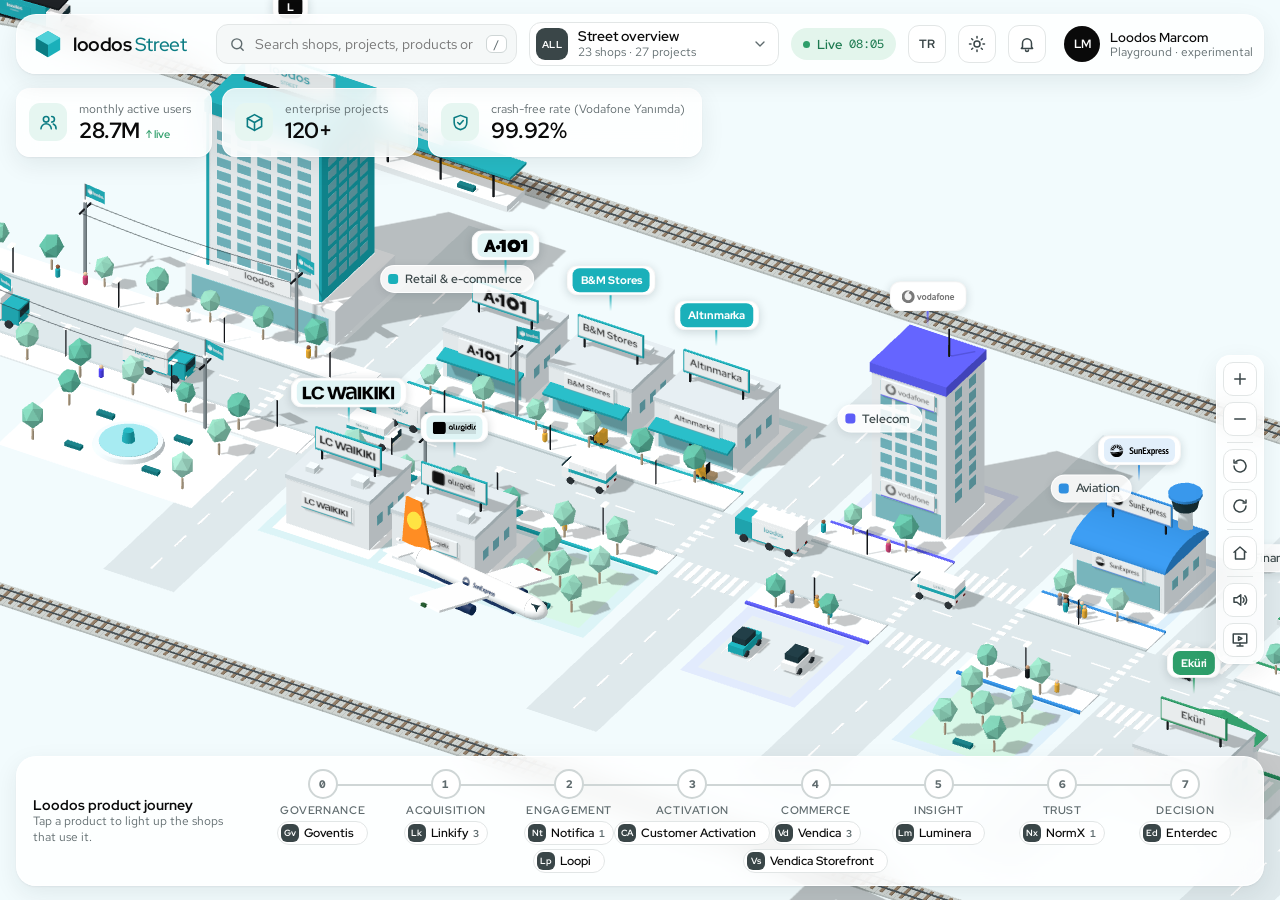
==== commit 3941283c: "feat: tren, SunExpress uçakları, bayraklı direkler ve bug ambulansı - Şehri çevreleyen ray halkası, " ====
--- a/index.html
+++ b/index.html
@@ -90,6 +90,7 @@
       <span class="sep"></span>
       <button class="icon-btn" data-action="home" data-i18n-aria="home"><svg viewBox="0 0 24 24"><path d="m4 11 8-7 8 7"/><path d="M6 10v10h12V10"/></svg></button>
       <span class="sep"></span>
+      <button class="icon-btn sound-btn" data-action="sound"><svg viewBox="0 0 24 24"><path d="M4 9h4l5-4v14l-5-4H4z"/><path class="wave" d="M16 9a4 4 0 0 1 0 6M18.5 6.5a7.5 7.5 0 0 1 0 11"/><path class="mute" d="m16 9 5 6M21 9l-5 6"/></svg></button>
       <button class="icon-btn present-btn" data-action="present" data-i18n-aria="pr.start" data-i18n-title="pr.start"><svg viewBox="0 0 24 24"><path d="M3 4h18v12H3z"/><path d="m10 7.5 4.5 2.5-4.5 2.5z"/><path d="M12 16v4M8 20h8"/></svg></button>
     </div>
 
--- a/css/style.css
+++ b/css/style.css
@@ -307,7 +307,7 @@
 
 /* ---------- Harita kontrolleri ---------- */
 .mapctl {
-  position: absolute; right: calc(var(--gutter) + 416px); bottom: 136px; z-index: 12;
+  position: absolute; right: calc(var(--gutter) + 416px); bottom: 236px; z-index: 12;
   display: flex; flex-direction: column; gap: 6px; padding: 6px;
   background: var(--glass); backdrop-filter: blur(12px); -webkit-backdrop-filter: blur(12px);
   border: 1px solid var(--glass-border); border-radius: 14px; box-shadow: var(--shadow);
@@ -397,6 +397,9 @@
 .veh-tag .vt-p { font: 700 9px var(--f-display); width: 18px; height: 18px; border-radius: 6px; display: grid; place-items: center; background: var(--violet); color: #fff; flex: none; }
 .stage.near .veh-tag, .veh-tag.on, .veh-tag.glow { opacity: 1; }
 .veh-tag.on { background: #0b7c83; }
+.veh-tag.amb { opacity: 1; background: #e5484d; }
+.veh-tag.amb b { background: #ffffff; color: #c62a2f; }
+.veh-tag.amb.on { background: #b3261e; }
 .veh-tag.glow { box-shadow: 0 0 0 2px #7b70ff, 0 4px 14px rgba(84, 70, 252, .45); }
 
 /* ---------- Yükleniyor ---------- */
@@ -423,6 +426,20 @@
 .theme-menu small { display: block; color: var(--muted); font-size: 11.5px; }
 .live.sim time { color: var(--violet-ink); }
 
+.sound-btn .mute, .sound-btn.muted .wave { display: none; }
+.sound-btn.muted .mute { display: block; }
+.pill.bug { background: #fde8e8; color: #b3261e; }
+:root[data-theme="dark"] .pill.bug { background: #3a1416; color: #ff8a84; }
+.pill.sev-P1 { background: #e5484d; color: #fff; }
+.pill.sev-P2 { background: var(--amber-tint); color: var(--amber); }
+.steps { display: grid; grid-template-columns: repeat(4, 1fr); gap: 6px; margin-top: 14px; }
+.steps span { display: flex; flex-direction: column; gap: 6px; font: 600 11px/1.25 var(--f-display); color: var(--muted); }
+.steps i { height: 4px; border-radius: 4px; background: var(--line); }
+.steps .done { color: var(--ink-2); }
+.steps .done i { background: var(--ok); }
+.steps .now { color: #e5484d; }
+.steps .now i { background: #e5484d; animation: pulse 1s ease-in-out infinite; }
+@keyframes pulse { 50% { opacity: .35; } }
 .present-btn.on { background: var(--teal); color: #fff; border-color: var(--teal); }
 .presenter {
   position: absolute; left: 50%; bottom: 100px; transform: translateX(-50%); z-index: 14;
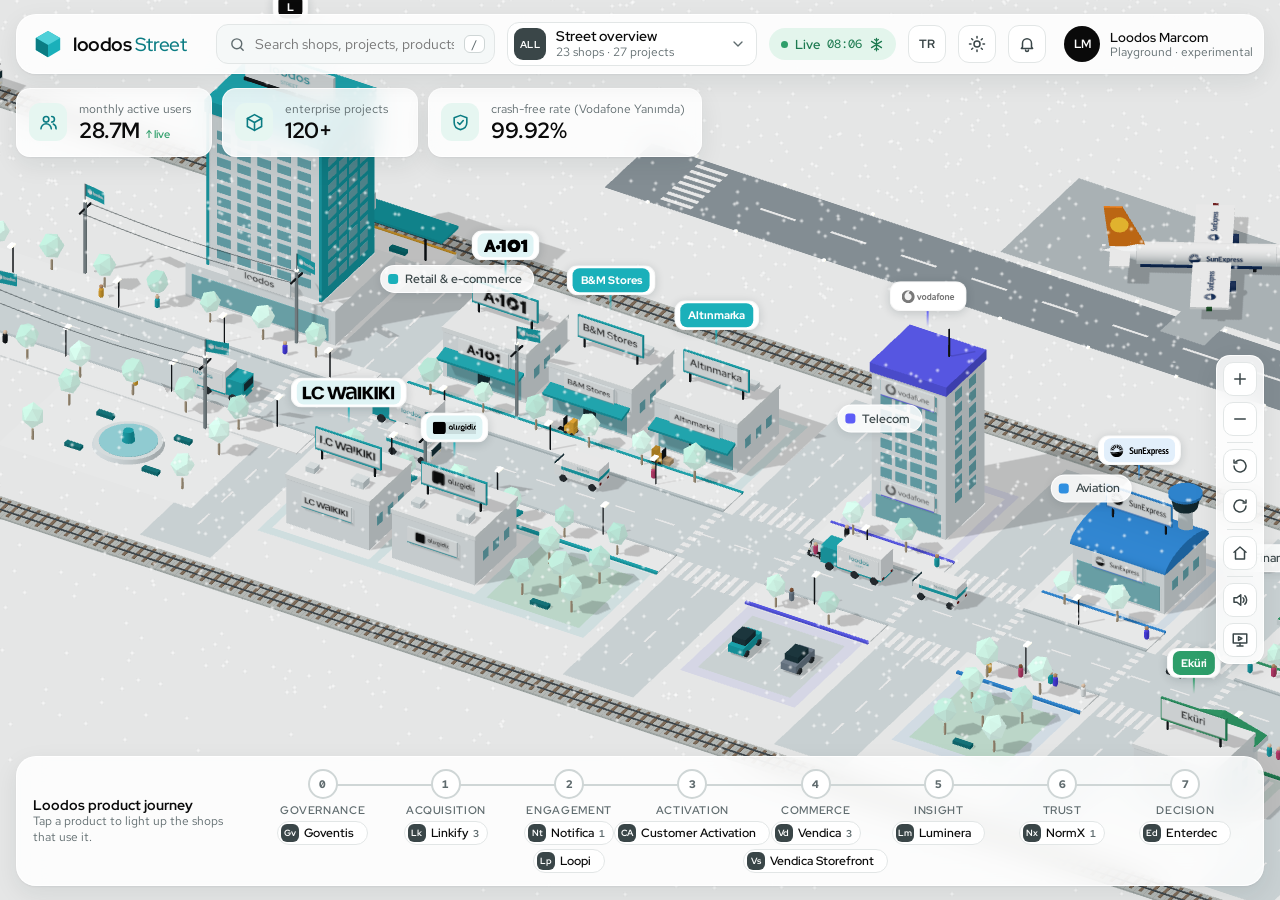
==== commit 1ea5da82: "feat: yağmur ve kar efekti, mevsime göre otomatik hava - Yağmurda kapalı gökyüzü, eğik damlalar ve s" ====
--- a/index.html
+++ b/index.html
@@ -51,7 +51,7 @@
         <div id="districtMenu" class="menu district-menu" role="listbox" hidden></div>
       </div>
 
-      <div class="live" data-i18n-title="live.title"><i></i><span data-i18n="live"></span> <time id="clock">--:--</time></div>
+      <div class="live" data-i18n-title="live.title"><i></i><span data-i18n="live"></span> <time id="clock">--:--</time><span id="wx" class="wx"></span></div>
 
       <button id="langBtn" class="icon-btn lang-btn" data-i18n="lang.btn" data-i18n-aria="lang.aria"></button>
 
--- a/css/style.css
+++ b/css/style.css
@@ -425,6 +425,10 @@
 .theme-menu b { display: block; font: 600 13px var(--f-display); }
 .theme-menu small { display: block; color: var(--muted); font-size: 11.5px; }
 .live.sim time { color: var(--violet-ink); }
+.wx:empty { display: none; }
+.wx svg { width: 15px; height: 15px; fill: none; stroke: currentColor; stroke-width: 2; stroke-linecap: round; stroke-linejoin: round; }
+.theme-menu .sep-h { margin-top: 12px; padding-top: 10px; border-top: 1px solid var(--line); }
+.theme-menu { max-height: calc(100vh - 100px); overflow: auto; }
 
 .sound-btn .mute, .sound-btn.muted .wave { display: none; }
 .sound-btn.muted .mute { display: block; }
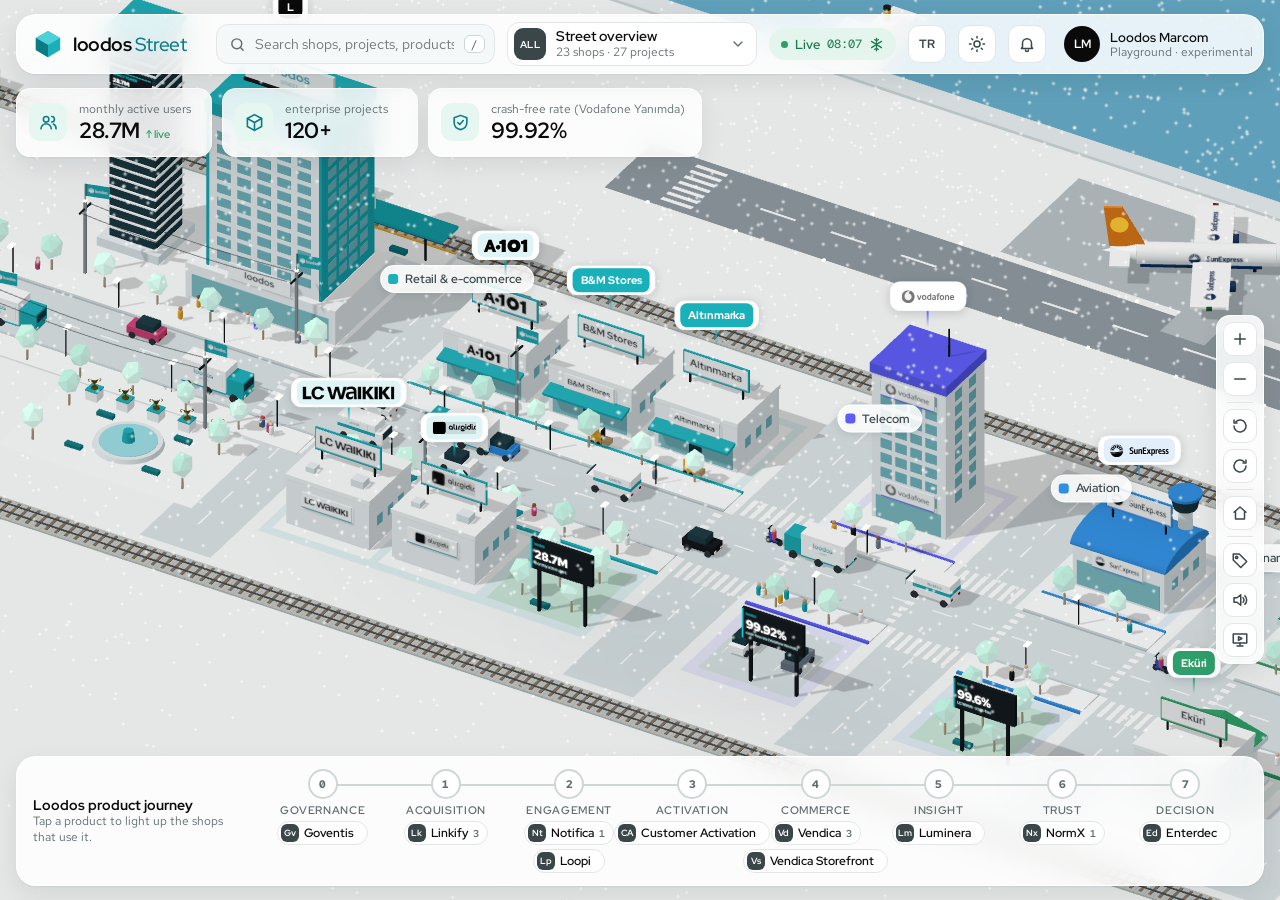
==== commit 96a37e2c: "feat: uzak görünümde de tüm etiketleri gösteren düğme - Harita kontrollerine etiket düğmesi; açıkken" ====
--- a/index.html
+++ b/index.html
@@ -90,6 +90,7 @@
       <span class="sep"></span>
       <button class="icon-btn" data-action="home" data-i18n-aria="home"><svg viewBox="0 0 24 24"><path d="m4 11 8-7 8 7"/><path d="M6 10v10h12V10"/></svg></button>
       <span class="sep"></span>
+      <button class="icon-btn labels-btn" data-action="labels"><svg viewBox="0 0 24 24"><path d="M3 12V4h8l10 10-8 8z"/><circle cx="7.5" cy="8.5" r="1.5"/></svg></button>
       <button class="icon-btn sound-btn" data-action="sound"><svg viewBox="0 0 24 24"><path d="M4 9h4l5-4v14l-5-4H4z"/><path class="wave" d="M16 9a4 4 0 0 1 0 6M18.5 6.5a7.5 7.5 0 0 1 0 11"/><path class="mute" d="m16 9 5 6M21 9l-5 6"/></svg></button>
       <button class="icon-btn present-btn" data-action="present" data-i18n-aria="pr.start" data-i18n-title="pr.start"><svg viewBox="0 0 24 24"><path d="M3 4h18v12H3z"/><path d="m10 7.5 4.5 2.5-4.5 2.5z"/><path d="M12 16v4M8 20h8"/></svg></button>
     </div>
--- a/css/style.css
+++ b/css/style.css
@@ -377,6 +377,64 @@
 .stage.far .pin-card { padding-right: 5px; height: 30px; }
 .stage.far .pin:hover .pin-name, .stage.far .pin.on .pin-name { display: inline; }
 
+/* Hotfix ekibinin terminali */
+.term {
+  position: absolute; left: 0; bottom: 0; transform: translateX(-50%); width: 250px; pointer-events: none;
+  padding: 22px 10px 8px; border-radius: 9px; background: rgba(10, 13, 17, .94); box-shadow: 0 6px 20px rgba(0, 0, 0, .35);
+  font: 500 10.5px/1.5 var(--f-mono); color: #d7dee3;
+  background-image: radial-gradient(circle at 12px 10px, #ff5f57 3.5px, transparent 4px), radial-gradient(circle at 24px 10px, #febc2e 3.5px, transparent 4px), radial-gradient(circle at 36px 10px, #28c840 3.5px, transparent 4px);
+  background-repeat: no-repeat;
+}
+.term .ln { white-space: nowrap; overflow: hidden; text-overflow: ellipsis; }
+.term .cmd { color: #7fdcff; }
+.term .ok { color: #7dff9b; }
+.term .add { color: #7dff9b; background: rgba(125, 255, 155, .08); }
+.term .del { color: #ff8a8a; background: rgba(255, 138, 138, .08); }
+.term .cur { display: inline-block; width: 6px; height: 11px; margin-left: 2px; vertical-align: -1px; background: #d7dee3; animation: blink 1s steps(1) infinite; }
+@keyframes blink { 50% { opacity: 0; } }
+.stage.far .term { display: none; }
+
+/* Çalışanların konuşma balonları */
+.bubble {
+  position: absolute; left: 0; bottom: 0; transform: translate(-50%, 4px); width: max-content; max-width: 200px; pointer-events: none;
+  padding: 6px 10px; border-radius: 12px; background: var(--pin-bg); color: var(--ink); box-shadow: 0 3px 12px rgba(10, 30, 35, .2);
+  font: 600 11px/1.35 var(--f-display); white-space: normal; opacity: 0; transition: opacity .3s, transform .3s;
+}
+.bubble::after { content: ""; position: absolute; left: 50%; bottom: -5px; margin-left: -5px; border: 5px solid transparent; border-bottom: 0; border-top-color: var(--pin-bg); }
+.bubble.show { opacity: 1; transform: translate(-50%, 0); }
+.bubble.news { background: #fff4c2; color: #3a2a00; border: 1px solid #f2c94c; font-weight: 700; }
+.bubble.news::after { border-top-color: #fff4c2; }
+.stage.far .bubble { display: none; }
+
+/* "Bu dükkân sizin olabilir" seçimleri */
+.choice { display: flex; flex-wrap: wrap; gap: 6px; }
+.choice button { display: inline-flex; align-items: center; gap: 6px; height: 30px; padding: 0 11px 0 9px; border-radius: 99px; border: 1px solid var(--line); background: var(--surface); font: 600 12px var(--f-display); color: var(--ink-2); }
+.choice button i { width: 8px; height: 8px; border-radius: 50%; background: var(--c, var(--teal)); }
+.choice button .mono { width: 20px; height: 20px; border-radius: 6px; font-size: 9px; background: var(--mono-bg); }
+.choice button:hover { border-color: var(--teal); }
+.choice button.on { border-color: var(--teal); background: var(--mint-2); color: var(--teal-ink); }
+.choice button.on .mono { background: var(--violet); }
+
+/* Vaka kupaları */
+.trophy-tag {
+  position: absolute; left: 0; bottom: 0; transform: translateX(-50%); pointer-events: auto; cursor: pointer; white-space: nowrap;
+  display: flex; align-items: center; gap: 6px; padding: 3px 9px 3px 4px; border: 0; border-radius: 99px;
+  background: linear-gradient(135deg, #f7d66b, #d4a72c); color: #3a2a00; font: 600 11px var(--f-display); box-shadow: 0 2px 8px rgba(0, 0, 0, .2);
+}
+.trophy-tag b { padding: 1px 7px; border-radius: 99px; background: #3a2a00; color: #ffe08a; font: 800 11px var(--f-display); }
+.stage.far .trophy-tag { display: none; }
+
+/* Mégane'ın plaka etiketi: gerçek TR plakası görünümünde */
+.plate-tag {
+  position: absolute; left: 0; bottom: 0; transform: translateX(-50%); pointer-events: auto; cursor: pointer;
+  display: flex; align-items: stretch; height: 22px; padding: 0; border: 2px solid #111; border-radius: 4px;
+  background: #fff; box-shadow: 0 2px 8px rgba(0, 0, 0, .25); overflow: hidden; white-space: nowrap;
+}
+.plate-tag .tr { display: grid; place-items: end center; width: 13px; padding-bottom: 1px; background: #1f4fbf; color: #fff; font: 700 7px var(--f-display); }
+.plate-tag .no { display: grid; place-items: center; padding: 0 7px; color: #111; font: 800 13px/1 var(--f-display); letter-spacing: .06em; }
+.plate-tag:hover { transform: translateX(-50%) translateY(-2px); }
+.stage.far .plate-tag { display: none; }
+
 .dist-lbl {
   position: absolute; left: 0; top: 0; transform: translate(-50%, -50%); white-space: nowrap; pointer-events: auto;
   display: flex; align-items: center; gap: 7px; padding: 5px 11px 5px 7px; border-radius: 99px;
@@ -444,7 +502,7 @@
 .steps .now { color: #e5484d; }
 .steps .now i { background: #e5484d; animation: pulse 1s ease-in-out infinite; }
 @keyframes pulse { 50% { opacity: .35; } }
-.present-btn.on { background: var(--teal); color: #fff; border-color: var(--teal); }
+.labels-btn.on, .present-btn.on { background: var(--teal); color: #fff; border-color: var(--teal); }
 .presenter {
   position: absolute; left: 50%; bottom: 100px; transform: translateX(-50%); z-index: 14;
   display: flex; align-items: center; gap: 14px; padding: 8px 8px 8px 14px; min-width: 380px; max-width: calc(100vw - 2 * var(--gutter));
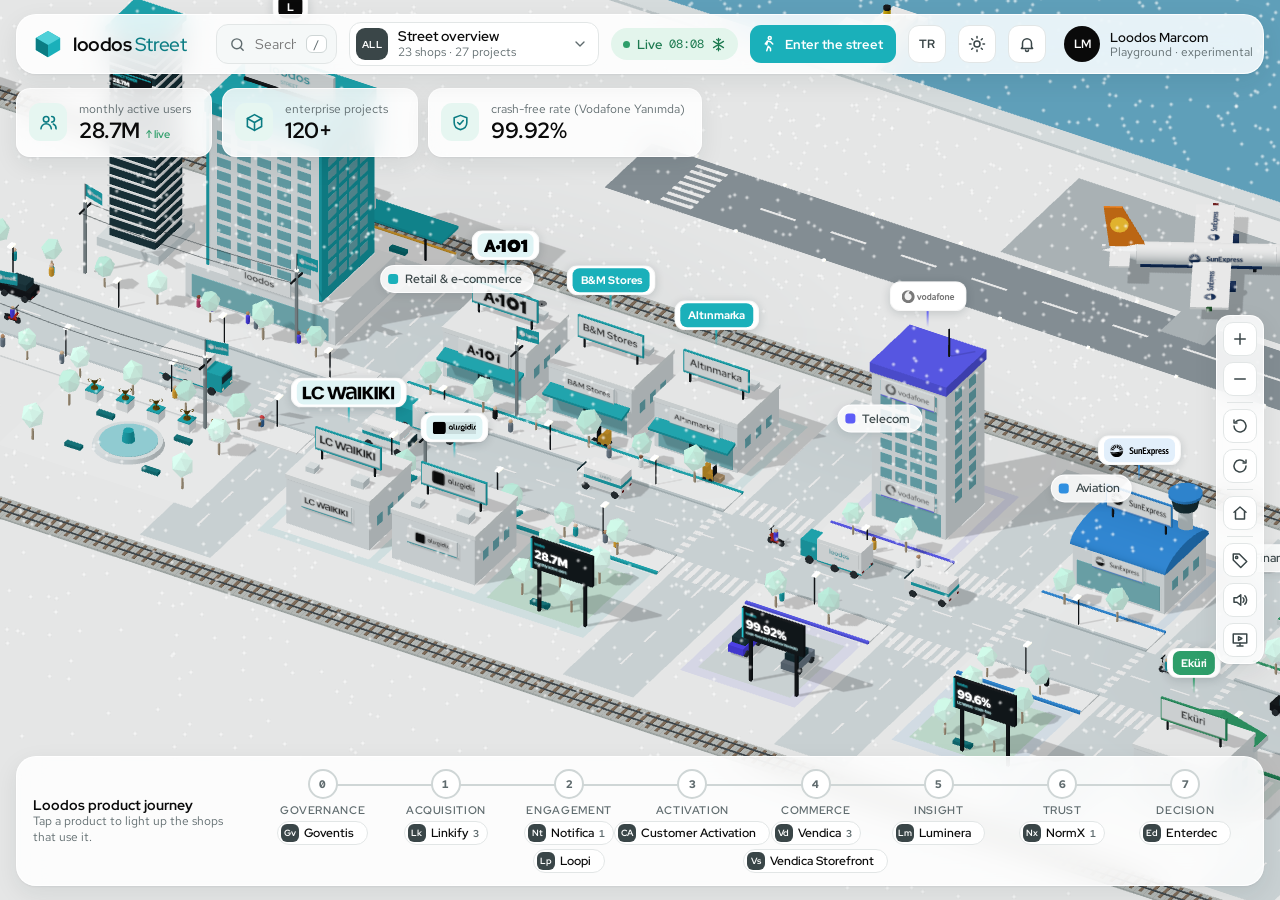
==== commit bd6f1c20: "feat: isimle sokağa girip WASD ile yürüme - Üst barda "Sokağa gir" düğmesi ve isim penceresi; isim t" ====
--- a/index.html
+++ b/index.html
@@ -53,6 +53,8 @@
 
       <div class="live" data-i18n-title="live.title"><i></i><span data-i18n="live"></span> <time id="clock">--:--</time><span id="wx" class="wx"></span></div>
 
+      <button id="walkBtn" class="walk-btn"><svg viewBox="0 0 24 24" aria-hidden="true"><circle cx="13" cy="4" r="2"/><path d="m9 21 2-6 3 3v3M7 12l3-4 4 1 3 3M10 8l-1 5"/></svg><span data-i18n="walk.btn"></span></button>
+
       <button id="langBtn" class="icon-btn lang-btn" data-i18n="lang.btn" data-i18n-aria="lang.aria"></button>
 
       <div class="theme-wrap">
@@ -105,6 +107,23 @@
 
     <p class="hint" data-i18n="hint"></p>
 
+    <div id="walkHud" class="walk-hud" hidden>
+      <span class="me-dot"></span><span id="walkHudText"></span>
+      <button class="cta ghost" id="walkExit" data-i18n="walk.exit"></button>
+    </div>
+    <div id="dpad" class="dpad" hidden>
+      <button data-k="w" aria-label="↑">▲</button><button data-k="a" aria-label="←">◀</button><button data-k="s" aria-label="↓">▼</button><button data-k="d" aria-label="→">▶</button>
+    </div>
+    <div id="walkModal" class="modal" hidden>
+      <form class="modal-card" id="walkForm">
+        <h2 data-i18n="walk.title"></h2>
+        <label for="walkName" data-i18n="walk.ask"></label>
+        <input id="walkName" maxlength="20" autocomplete="nickname" data-i18n-ph="walk.ph">
+        <p data-i18n="walk.help"></p>
+        <div class="modal-actions"><button type="button" class="cta ghost" id="walkCancel" data-i18n="walk.cancel"></button><button type="submit" class="cta" data-i18n="walk.go"></button></div>
+      </form>
+    </div>
+
     <div id="presenter" class="presenter" role="region" hidden>
       <div class="pr-info"><span class="pr-badge" data-i18n="pr.title"></span><b id="prTitle"></b><small id="prCount"></small></div>
       <div class="pr-ctl">
--- a/css/style.css
+++ b/css/style.css
@@ -406,6 +406,45 @@
 .bubble.news::after { border-top-color: #fff4c2; }
 .stage.far .bubble { display: none; }
 
+/* Sokakta yürüme */
+.walk-btn {
+  display: flex; align-items: center; gap: 7px; height: 38px; padding: 0 13px 0 10px; flex: none;
+  border: 0; border-radius: 11px; background: var(--teal); color: #fff; font: 700 13px var(--f-display);
+}
+.walk-btn svg { width: 18px; height: 18px; fill: none; stroke: currentColor; stroke-width: 2; stroke-linecap: round; stroke-linejoin: round; }
+.walk-btn:hover { background: var(--teal-ink); }
+.app.walking .walk-btn { background: var(--ink); color: var(--on-ink); }
+.app.walking .hint, .app.flat .walk-btn { display: none; }
+.me-tag { position: absolute; left: 0; bottom: 0; transform: translateX(-50%); white-space: nowrap; pointer-events: none; padding: 2px 9px; border-radius: 99px; background: var(--teal); color: #fff; font: 700 11px var(--f-display); box-shadow: 0 2px 8px rgba(0, 0, 0, .2); }
+.walk-hud {
+  position: absolute; left: 50%; bottom: 150px; transform: translateX(-50%); z-index: 14; display: flex; align-items: center; gap: 10px;
+  padding: 6px 6px 6px 14px; border-radius: 14px; background: var(--glass); backdrop-filter: blur(12px); -webkit-backdrop-filter: blur(12px);
+  border: 1px solid var(--glass-border); box-shadow: var(--shadow); font: 600 12.5px var(--f-display); white-space: nowrap;
+}
+.walk-hud .cta { margin: 0; height: 32px; }
+.walk-hud .me-dot { width: 9px; height: 9px; border-radius: 50%; background: var(--teal); box-shadow: 0 0 0 4px rgba(26, 176, 186, .2); }
+.app.has-panel .walk-hud { left: calc((100vw - 416px) / 2); }
+.dpad { position: absolute; left: var(--gutter); bottom: 130px; z-index: 26; display: grid; grid-template-columns: repeat(3, 48px); grid-template-rows: repeat(2, 48px); gap: 6px; }
+.dpad button { border: 1px solid var(--line); border-radius: 12px; background: var(--glass); color: var(--ink); font-size: 16px; touch-action: none; user-select: none; -webkit-user-select: none; }
+.dpad [data-k="w"] { grid-column: 2; grid-row: 1; }
+.dpad [data-k="a"] { grid-column: 1; grid-row: 2; }
+.dpad [data-k="s"] { grid-column: 2; grid-row: 2; }
+.dpad [data-k="d"] { grid-column: 3; grid-row: 2; }
+.modal { position: absolute; inset: 0; z-index: 60; display: grid; place-items: center; padding: var(--gutter); background: rgba(8, 14, 18, .45); }
+.modal-card { width: min(400px, 100%); padding: 22px; border-radius: var(--r-l); background: var(--surface); box-shadow: var(--shadow-lg); }
+.modal-card h2 { margin: 0 0 14px; font: 800 20px var(--f-display); }
+.modal-card label { display: block; margin-bottom: 6px; color: var(--muted); font: 600 12.5px var(--f-display); }
+.modal-card input { width: 100%; height: 42px; padding: 0 12px; border: 1px solid var(--line); border-radius: 12px; background: var(--field); color: var(--ink); font: 600 15px var(--f-body); outline: none; }
+.modal-card input:focus { border-color: var(--teal); box-shadow: 0 0 0 4px rgba(26, 176, 186, .14); }
+.modal-card p { margin: 12px 0 0; color: var(--muted); font-size: 12.5px; }
+.modal-actions { display: flex; justify-content: flex-end; gap: 6px; margin-top: 4px; }
+@media (max-width: 860px) {
+  .walk-btn span { display: none; }
+  .walk-btn { padding: 0 10px; }
+  .walk-hud { bottom: auto; top: 74px; left: var(--gutter); right: var(--gutter); transform: none; white-space: normal; }
+  .app.walking .kpis { display: none; }
+}
+
 /* "Bu dükkân sizin olabilir" seçimleri */
 .choice { display: flex; flex-wrap: wrap; gap: 6px; }
 .choice button { display: inline-flex; align-items: center; gap: 6px; height: 30px; padding: 0 11px 0 9px; border-radius: 99px; border: 1px solid var(--line); background: var(--surface); font: 600 12px var(--f-display); color: var(--ink-2); }
